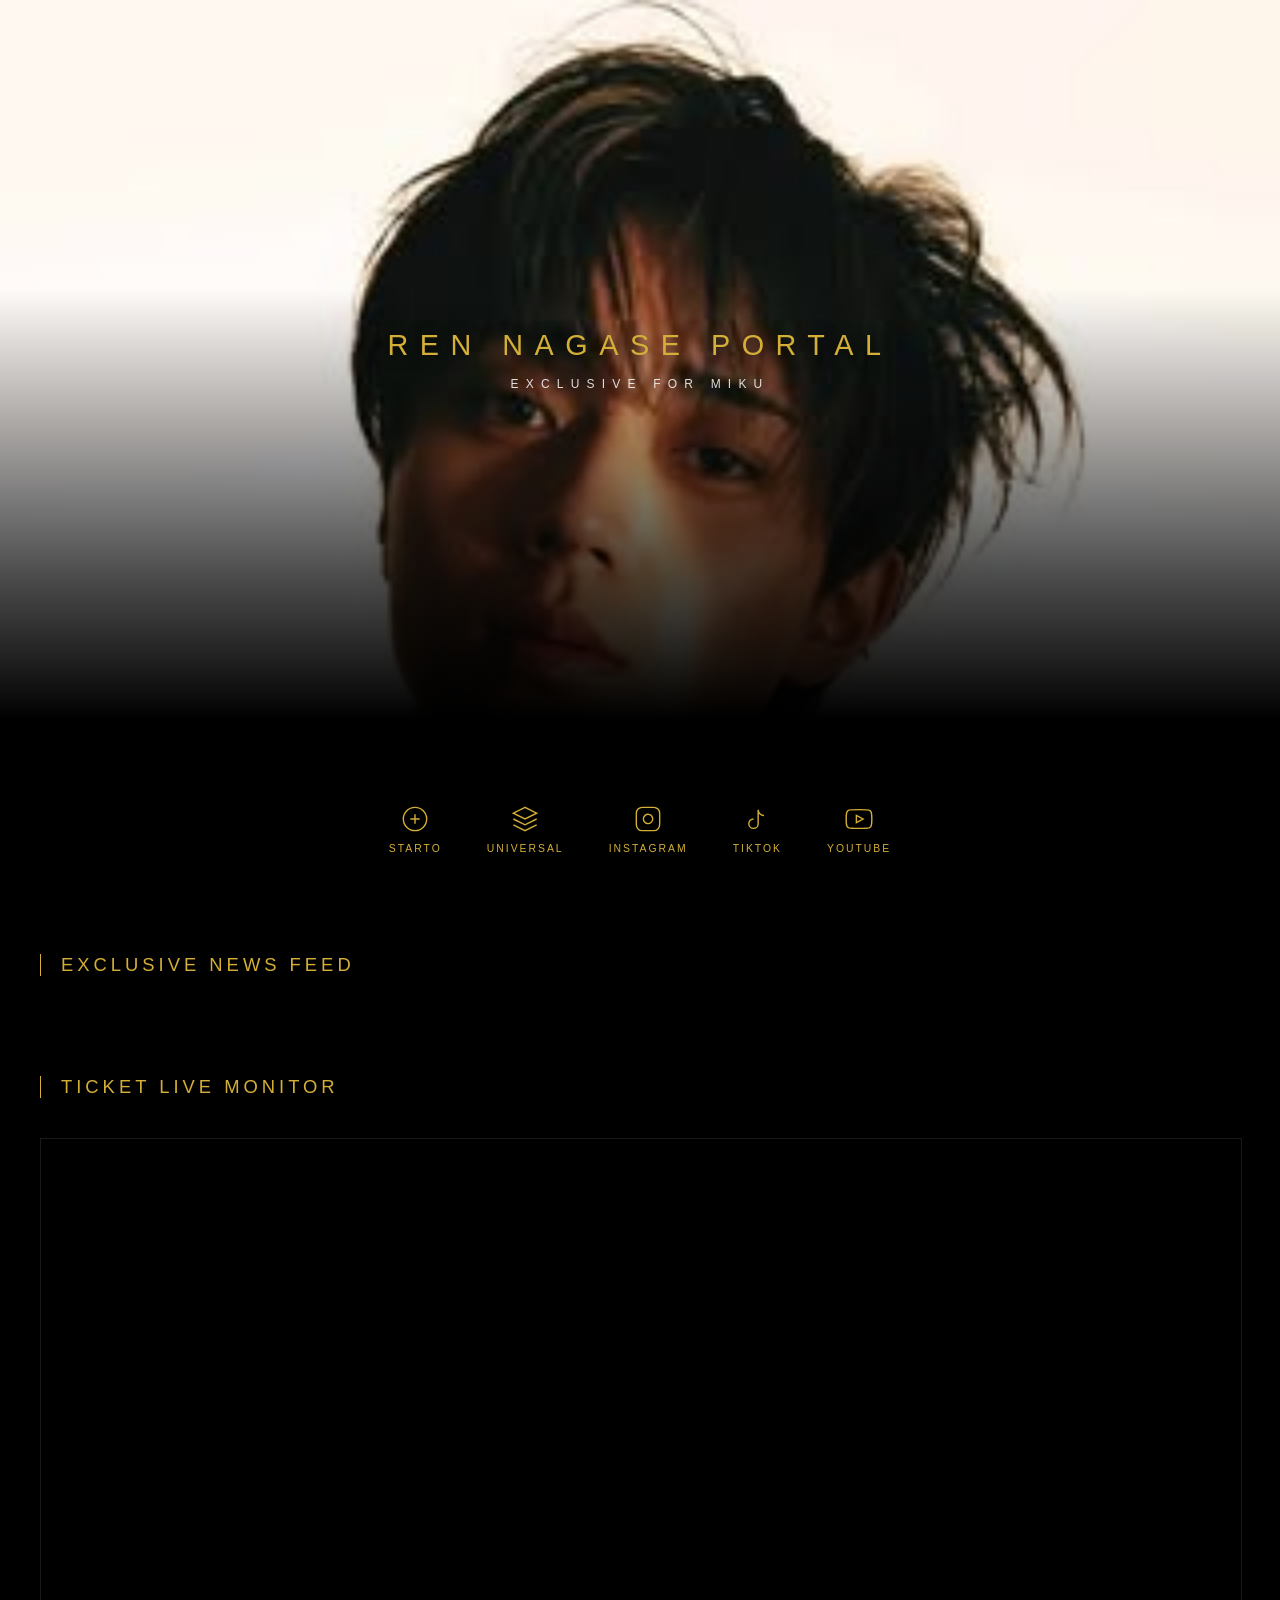
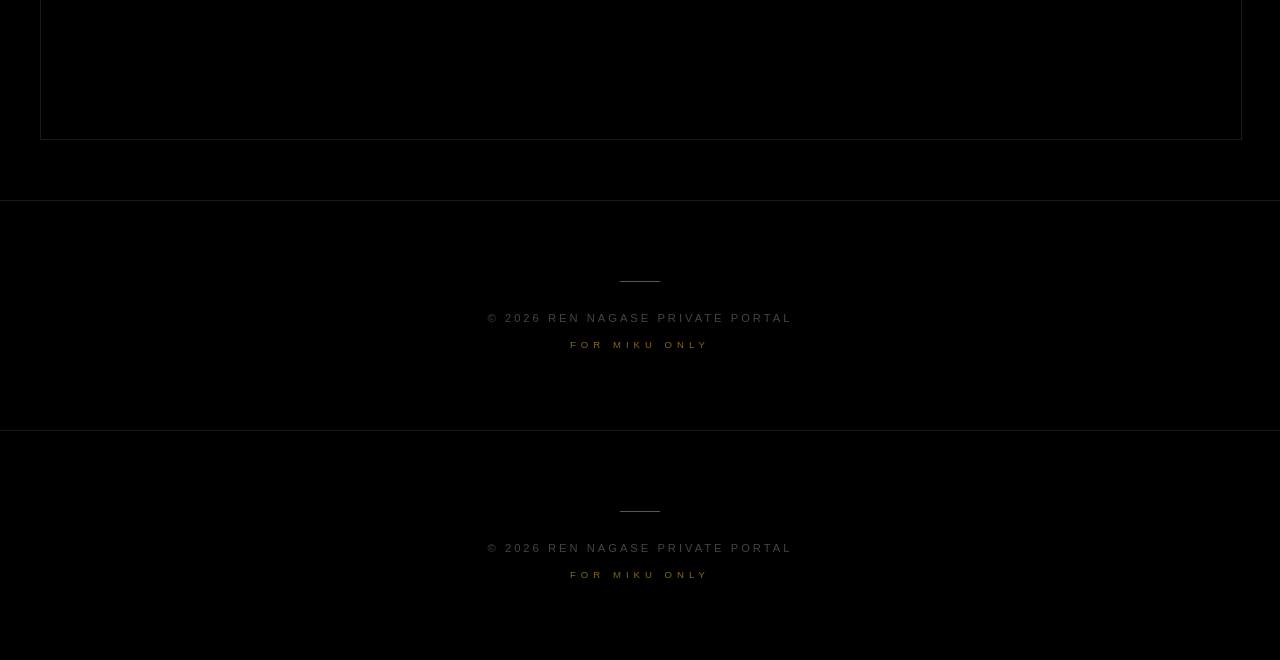
==== index.html @ f7a38945 "Fix: Overwrite with the latest EXCLUSIVE FOR MIKU design" ====
<!DOCTYPE html>
<html lang="ja">
<head>
    <meta charset="UTF-8">
    <meta name="viewport" content="width=device-width, initial-scale=1.0">
    <title>Ren Nagase | Exclusive Portal</title>
    <style>
        :root { --gold: #d4af37; --black: #000; --dark-grey: #1a1a1a; }
        body { background-color: var(--black); color: #fff; font-family: 'Helvetica Neue', Arial, sans-serif; margin: 0; padding: 0; overflow-x: hidden; }
        #hero-container { position: relative; width: 100%; height: 80vh; background-color: var(--black); overflow: hidden; margin-bottom: 0; }
        @media (max-width: 768px) { #hero-container { height: 65vh; } }
        .hero-layer { position: absolute; top: 0; left: 0; width: 100%; height: 100%; background-size: cover; background-position: center top; transition: opacity 2.5s ease-in-out; opacity: 0; z-index: 0; }
        .hero-layer.active { opacity: 1; z-index: 1; }
        .hero-overlay { position: absolute; top: 0; left: 0; width: 100%; height: 100%; background: linear-gradient(to bottom, transparent 40%, rgba(0,0,0,0.7) 80%, var(--black) 100%); z-index: 2; }
        .hero-header { position: absolute; top: 50%; left: 50%; transform: translate(-50%, -50%); z-index: 3; text-align: center; width: 90%; }
        .hero-title { color: var(--gold); font-size: 1.8rem; font-weight: 300; letter-spacing: 0.4em; margin: 0; text-shadow: 0 2px 15px rgba(0,0,0,0.8); white-space: nowrap; }
        .hero-subtitle { color: #ffffff; font-size: 0.75rem; font-weight: 200; letter-spacing: 0.6em; margin-top: 15px; opacity: 0.85; text-transform: uppercase; }
        @media (max-width: 768px) { .hero-title { font-size: 1.15rem; letter-spacing: 0.25em; } .hero-subtitle { font-size: 0.55rem; letter-spacing: 0.35em; } }
        .nav-icons { display: flex; justify-content: center; gap: 45px; padding: 85px 20px 40px; background: var(--black); position: relative; z-index: 3; flex-wrap: wrap; background: linear-gradient(to top, var(--black) 85%, rgba(0,0,0,0) 100%); }
        @media (max-width: 768px) {
            .nav-icons { display: grid; grid-template-columns: repeat(6, 1fr); gap: 30px 0; padding: 60px 10px 30px; }
            .nav-item { grid-column: span 2; }
            .nav-item:nth-child(1) { grid-column: 2 / span 2; }
            .nav-item:nth-child(2) { grid-column: 4 / span 2; }
            .nav-item:nth-child(3) { grid-column: 1 / span 2; }
            .nav-item:nth-child(4) { grid-column: 3 / span 2; }
            .nav-item:nth-child(5) { grid-column: 5 / span 2; }
        }
        .nav-item { display: flex; flex-direction: column; align-items: center; text-decoration: none; color: var(--gold); transition: 0.4s; }
        .nav-item svg { width: 28px; height: 28px; fill: none; stroke: var(--gold); stroke-width: 1.2; margin-bottom: 10px; }
        .nav-item span { font-size: 0.65rem; letter-spacing: 2px; text-transform: uppercase; font-weight: 300; }
        .nav-item:hover { transform: translateY(-3px); filter: brightness(1.3); }
        .container { max-width: 1200px; margin: 0 auto; padding: 0 20px 60px; }
        .section-title { font-size: 1.15rem; letter-spacing: 4px; border-left: 1px solid var(--gold); padding-left: 20px; margin: 60px 0 40px; color: var(--gold); font-weight: 200; }
        .news-grid { display: grid; grid-template-columns: repeat(auto-fill, minmax(320px, 1fr)); gap: 35px; }
        .news-item { background: #080808; border: 1px solid var(--dark-grey); transition: 0.4s; text-decoration: none; color: inherit; display: flex; flex-direction: column; }
        .news-item:hover { border-color: var(--gold); }
        .news-thumb { width: 100%; height: 210px; object-fit: cover; opacity: 0.8; }
        .news-content { padding: 25px; flex-grow: 1; }
        .news-title { font-size: 1rem; line-height: 1.7; font-weight: 300; margin-bottom: 15px; }
        .news-meta { font-size: 0.75rem; color: #555; }
        .x-wrapper { border: 1px solid var(--dark-grey); background: var(--black); min-height: 600px; position: relative; width: 100%; overflow: hidden; }
        footer { background-color: var(--black); padding: 80px 20px; text-align: center; border-top: 1px solid var(--dark-grey); }
        .footer-line { width: 40px; height: 1px; background-color: var(--gold); margin: 0 auto 30px; opacity: 0.5; }
        .footer-text { color: #444; font-size: 0.7rem; letter-spacing: 3px; text-transform: uppercase; font-weight: 300; }
        .footer-brand { color: var(--gold); font-size: 0.6rem; letter-spacing: 5px; margin-top: 15px; opacity: 0.6; }
    </style>
</head>
<body>
<section id="hero-container">
    <div class="hero-layer active" id="hero-layer-1"></div>
    <div class="hero-layer" id="hero-layer-2"></div>
    <div class="hero-overlay"></div>
    <div class="hero-header">
        <h1 class="hero-title">REN NAGASE PORTAL</h1>
        <div class="hero-subtitle">EXCLUSIVE FOR MIKU</div>
    </div>
</section>
<nav class="nav-icons">
    <a href="https://starto.jp/s/p/artist/41" target="_blank" class="nav-item"><svg viewBox="0 0 24 24"><circle cx="12" cy="12" r="10"/><path d="M12 8v8M8 12h8"/></svg><span>STARTO</span></a>
    <a href="https://www.universal-music.co.jp/king-and-prince/" target="_blank" class="nav-item"><svg viewBox="0 0 24 24"><path d="M12 2L2 7l10 5 10-5-10-5zM2 17l10 5 10-5M2 12l10 5 10-5"/></svg><span>UNIVERSAL</span></a>
    <a href="https://www.instagram.com/ren.nagase.official/" target="_blank" class="nav-item"><svg viewBox="0 0 24 24"><rect x="2" y="2" width="20" height="20" rx="5"/><path d="M16 11.37A4 4 0 1 1 12.63 8 4 4 0 0 1 16 11.37zM17.5 6.5h.01"/></svg><span>INSTAGRAM</span></a>
    <a href="https://www.tiktok.com/@kingandprince_j_universe" target="_blank" class="nav-item"><svg viewBox="0 0 24 24"><path d="M9 12a4 4 0 1 0 4 4V4a5 5 0 0 0 5 5"/></svg><span>TIKTOK</span></a>
    <a href="https://www.youtube.com/@kp_official_523" target="_blank" class="nav-item"><svg viewBox="0 0 24 24"><path d="M22.54 6.42a2.78 2.78 0 0 0-1.94-2C18.88 4 12 4 12 4s-6.88 0-8.6.42a2.78 2.78 0 0 0-1.94 2C1 8.14 1 12 1 12s0 3.86.46 5.58a2.78 2.78 0 0 0 1.94 2c1.72.42 8.6.42 8.6.42s6.88 0 8.6-.42a2.78 2.78 0 0 0 1.94-2C23 15.86 23 12 23 12s0-3.86-.46-5.58z"/><path d="M9.75 15.02l5.75-3.02-5.75-3.02v6.04z"/></svg><span>YOUTUBE</span></a>
</nav>
<div class="container">
    <section id="exclusive-news">
        <h2 class="section-title">EXCLUSIVE NEWS FEED</h2>
        <div id="news-list" class="news-grid"></div>
    </section>
    <section id="ticket-monitor">
        <h2 class="section-title">TICKET LIVE MONITOR</h2>
        <div class="x-wrapper">
            <a class="twitter-timeline" data-theme="dark" data-height="700" data-chrome="noheader nofooter noborders transparent" href="https://twitter.com/search?q=%E6%B0%B8%E7%80%AC%E5%BB%89%20(%E8%AD%B2%20OR%20%E6%B1%82%20OR%20%E3%83%81%E3%82%B1%E3%83%83%E3%83%88%20OR%20%E5%BE%A9%E6%B4%BB%E5%BD%93%E9%81%B8)"></a>
            <script async src="https://platform.twitter.com/widgets.js" charset="utf-8"></script>
        </div>
    </section>
</div>
<footer>
    <div class="footer-line"></div>
    <div class="footer-text">&copy; 2026 REN NAGASE PRIVATE PORTAL</div>
    <div class="footer-brand">FOR MIKU ONLY</div>
</footer>
<script>
    fetch('image_list.json').then(res => res.json()).then(images => {
        if (!images || images.length === 0) return;
        let idx = 0; let activeLayer = 1;
        const layer1 = document.getElementById('hero-layer-1');
        const layer2 = document.getElementById('hero-layer-2');
        layer1.style.backgroundImage = `url('${images[idx]}')`;
        const update = () => {
            const nextIdx = (idx + 1) % images.length;
            if (activeLayer === 1) {
                layer2.style.backgroundImage = `url('${images[nextIdx]}')`;
                layer2.classList.add('active'); layer1.classList.remove('active');
                activeLayer = 2;
            } else {
                layer1.style.backgroundImage = `url('${images[nextIdx]}')`;
                layer1.classList.add('active'); layer2.classList.remove('active');
                activeLayer = 1;
            }
            idx = nextIdx;
        };
        if(images.length > 1) { setInterval(update, 5000); }
    });
    fetch('news_list.json').then(res => res.json()).then(data => {
        const container = document.getElementById('news-list');
        data.forEach(item => {
            const a = document.createElement('a');
            a.className = 'news-item'; a.href = item.link; a.target = '_blank';
            a.innerHTML = `<img src="${item.thumbnail}" class="news-thumb"><div class="news-content"><div class="news-meta">${item.date} | ${item.site_name}</div><div class="news-title">${item.title}</div></div>`;
            container.appendChild(a);




# 1. 漆黒・最新デザインを強制的に index.html に保存
cat << 'EOF' > index.html
<!DOCTYPE html>
<html lang="ja">
<head>
    <meta charset="UTF-8">
    <meta name="viewport" content="width=device-width, initial-scale=1.0">
    <title>Ren Nagase | Exclusive Portal</title>
    <style>
        :root { --gold: #d4af37; --black: #000; --dark-grey: #1a1a1a; }
        body { background-color: var(--black); color: #fff; font-family: 'Helvetica Neue', Arial, sans-serif; margin: 0; padding: 0; overflow-x: hidden; }
        #hero-container { position: relative; width: 100%; height: 80vh; background-color: var(--black); overflow: hidden; margin-bottom: 0; }
        @media (max-width: 768px) { #hero-container { height: 65vh; } }
        .hero-layer { position: absolute; top: 0; left: 0; width: 100%; height: 100%; background-size: cover; background-position: center top; transition: opacity 2.5s ease-in-out; opacity: 0; z-index: 0; }
        .hero-layer.active { opacity: 1; z-index: 1; }
        .hero-overlay { position: absolute; top: 0; left: 0; width: 100%; height: 100%; background: linear-gradient(to bottom, transparent 40%, rgba(0,0,0,0.7) 80%, var(--black) 100%); z-index: 2; }
        .hero-header { position: absolute; top: 50%; left: 50%; transform: translate(-50%, -50%); z-index: 3; text-align: center; width: 90%; }
        .hero-title { color: var(--gold); font-size: 1.8rem; font-weight: 300; letter-spacing: 0.4em; margin: 0; text-shadow: 0 2px 15px rgba(0,0,0,0.8); white-space: nowrap; }
        .hero-subtitle { color: #ffffff; font-size: 0.75rem; font-weight: 200; letter-spacing: 0.6em; margin-top: 15px; opacity: 0.85; text-transform: uppercase; }
        @media (max-width: 768px) { .hero-title { font-size: 1.15rem; letter-spacing: 0.25em; } .hero-subtitle { font-size: 0.55rem; letter-spacing: 0.35em; } }
        .nav-icons { display: flex; justify-content: center; gap: 45px; padding: 85px 20px 40px; background: var(--black); position: relative; z-index: 3; flex-wrap: wrap; background: linear-gradient(to top, var(--black) 85%, rgba(0,0,0,0) 100%); }
        @media (max-width: 768px) {
            .nav-icons { display: grid; grid-template-columns: repeat(6, 1fr); gap: 30px 0; padding: 60px 10px 30px; }
            .nav-item { grid-column: span 2; }
            .nav-item:nth-child(1) { grid-column: 2 / span 2; }
            .nav-item:nth-child(2) { grid-column: 4 / span 2; }
            .nav-item:nth-child(3) { grid-column: 1 / span 2; }
            .nav-item:nth-child(4) { grid-column: 3 / span 2; }
            .nav-item:nth-child(5) { grid-column: 5 / span 2; }
        }
        .nav-item { display: flex; flex-direction: column; align-items: center; text-decoration: none; color: var(--gold); transition: 0.4s; }
        .nav-item svg { width: 28px; height: 28px; fill: none; stroke: var(--gold); stroke-width: 1.2; margin-bottom: 10px; }
        .nav-item span { font-size: 0.65rem; letter-spacing: 2px; text-transform: uppercase; font-weight: 300; }
        .nav-item:hover { transform: translateY(-3px); filter: brightness(1.3); }
        .container { max-width: 1200px; margin: 0 auto; padding: 0 20px 60px; }
        .section-title { font-size: 1.15rem; letter-spacing: 4px; border-left: 1px solid var(--gold); padding-left: 20px; margin: 60px 0 40px; color: var(--gold); font-weight: 200; }
        .news-grid { display: grid; grid-template-columns: repeat(auto-fill, minmax(320px, 1fr)); gap: 35px; }
        .news-item { background: #080808; border: 1px solid var(--dark-grey); transition: 0.4s; text-decoration: none; color: inherit; display: flex; flex-direction: column; }
        .news-item:hover { border-color: var(--gold); }
        .news-thumb { width: 100%; height: 210px; object-fit: cover; opacity: 0.8; }
        .news-content { padding: 25px; flex-grow: 1; }
        .news-title { font-size: 1rem; line-height: 1.7; font-weight: 300; margin-bottom: 15px; }
        footer { background-color: var(--black); padding: 80px 20px; text-align: center; border-top: 1px solid var(--dark-grey); }
        .footer-line { width: 40px; height: 1px; background-color: var(--gold); margin: 0 auto 30px; opacity: 0.5; }
        .footer-text { color: #444; font-size: 0.7rem; letter-spacing: 3px; text-transform: uppercase; font-weight: 300; }
        .footer-brand { color: var(--gold); font-size: 0.6rem; letter-spacing: 5px; margin-top: 15px; opacity: 0.6; }
    </style>
</head>
<body>
<section id="hero-container">
    <div class="hero-layer active" id="hero-layer-1"></div>
    <div class="hero-layer" id="hero-layer-2"></div>
    <div class="hero-overlay"></div>
    <div class="hero-header">
        <h1 class="hero-title">REN NAGASE PORTAL</h1>
        <div class="hero-subtitle">EXCLUSIVE FOR MIKU</div>
    </div>
</section>
<nav class="nav-icons">
    <a href="https://starto.jp/s/p/artist/41" target="_blank" class="nav-item"><svg viewBox="0 0 24 24"><circle cx="12" cy="12" r="10"/><path d="M12 8v8M8 12h8"/></svg><span>STARTO</span></a>
    <a href="https://www.universal-music.co.jp/king-and-prince/" target="_blank" class="nav-item"><svg viewBox="0 0 24 24"><path d="M12 2L2 7l10 5 10-5-10-5zM2 17l10 5 10-5M2 12l10 5 10-5"/></svg><span>UNIVERSAL</span></a>
    <a href="https://www.instagram.com/ren.nagase.official/" target="_blank" class="nav-item"><svg viewBox="0 0 24 24"><rect x="2" y="2" width="20" height="20" rx="5"/><path d="M16 11.37A4 4 0 1 1 12.63 8 4 4 0 0 1 16 11.37zM17.5 6.5h.01"/></svg><span>INSTAGRAM</span></a>
    <a href="https://www.tiktok.com/@kingandprince_j_universe" target="_blank" class="nav-item"><svg viewBox="0 0 24 24"><path d="M9 12a4 4 0 1 0 4 4V4a5 5 0 0 0 5 5"/></svg><span>TIKTOK</span></a>
    <a href="https://www.youtube.com/@kp_official_523" target="_blank" class="nav-item"><svg viewBox="0 0 24 24"><path d="M22.54 6.42a2.78 2.78 0 0 0-1.94-2C18.88 4 12 4 12 4s-6.88 0-8.6.42a2.78 2.78 0 0 0-1.94 2C1 8.14 1 12 1 12s0 3.86.46 5.58a2.78 2.78 0 0 0 1.94 2c1.72.42 8.6.42 8.6.42s6.88 0 8.6-.42a2.78 2.78 0 0 0 1.94-2C23 15.86 23 12 23 12s0-3.86-.46-5.58z"/><path d="M9.75 15.02l5.75-3.02-5.75-3.02v6.04z"/></svg><span>YOUTUBE</span></a>
</nav>
<div class="container">
    <section id="exclusive-news">
        <h2 class="section-title">EXCLUSIVE NEWS FEED</h2>
        <div id="news-list" class="news-grid"></div>
    </section>
    <section id="ticket-monitor">
        <h2 class="section-title">TICKET LIVE MONITOR</h2>
        <div class="x-wrapper">
            <a class="twitter-timeline" data-theme="dark" data-height="700" data-chrome="noheader nofooter noborders transparent" href="https://twitter.com/search?q=%E6%B0%B8%E7%80%AC%E5%BB%89%20(%E8%AD%B2%20OR%20%E6%B1%82%20OR%20%E3%83%81%E3%82%B1%E3%83%83%E3%83%88%20OR%20%E5%BE%A9%E6%B4%BB%E5%BD%93%E9%81%B8)"></a>
            <script async src="https://platform.twitter.com/widgets.js" charset="utf-8"></script>
        </div>
    </section>
</div>
<footer>
    <div class="footer-line"></div>
    <div class="footer-text">&copy; 2026 REN NAGASE PRIVATE PORTAL</div>
    <div class="footer-brand">FOR MIKU ONLY</div>
</footer>
<script>
    fetch('image_list.json').then(res => res.json()).then(images => {
        if (!images || images.length === 0) return;
        let idx = 0; let activeLayer = 1;
        const layer1 = document.getElementById('hero-layer-1');
        const layer2 = document.getElementById('hero-layer-2');
        layer1.style.backgroundImage = `url('${images[idx]}')`;
        const update = () => {
            const nextIdx = (idx + 1) % images.length;
            if (activeLayer === 1) {
                layer2.style.backgroundImage = `url('${images[nextIdx]}')`;
                layer2.classList.add('active'); layer1.classList.remove('active');
                activeLayer = 2;
            } else {
                layer1.style.backgroundImage = `url('${images[nextIdx]}')`;
                layer1.classList.add('active'); layer2.classList.remove('active');
                activeLayer = 1;
            }
            idx = nextIdx;
        };
        if(images.length > 1) { setInterval(update, 5000); }
    });
    fetch('news_list.json').then(res => res.json()).then(data => {
        const container = document.getElementById('news-list');
        data.forEach(item => {
            const a = document.createElement('a');
            a.className = 'news-item'; a.href = item.link; a.target = '_blank';
            a.innerHTML = `<img src="${item.thumbnail}" class="news-thumb"><div class="news-content"><div class="news-meta">${item.date} | ${item.site_name}</div><div class="news-title">${item.title}</div></div>`;
            container.appendChild(a);
        });
    });
</script>
</body>
</html>
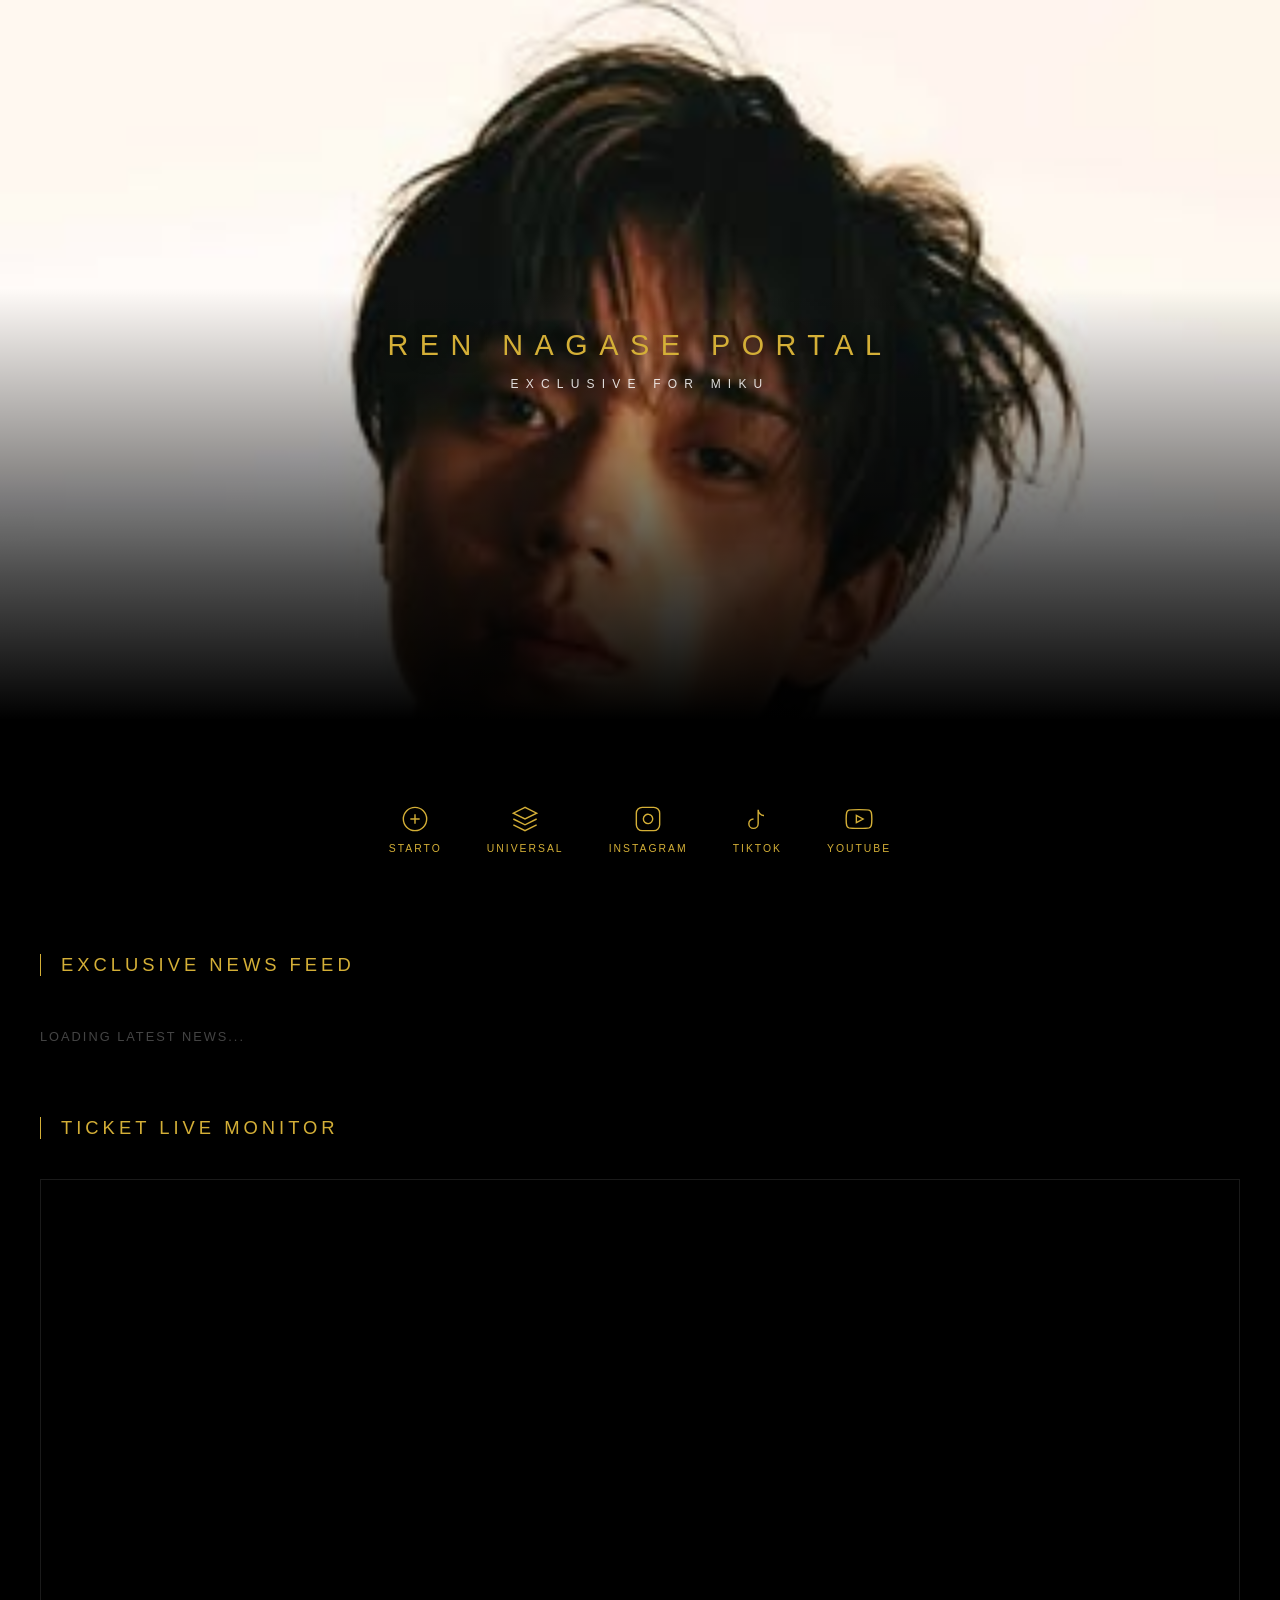
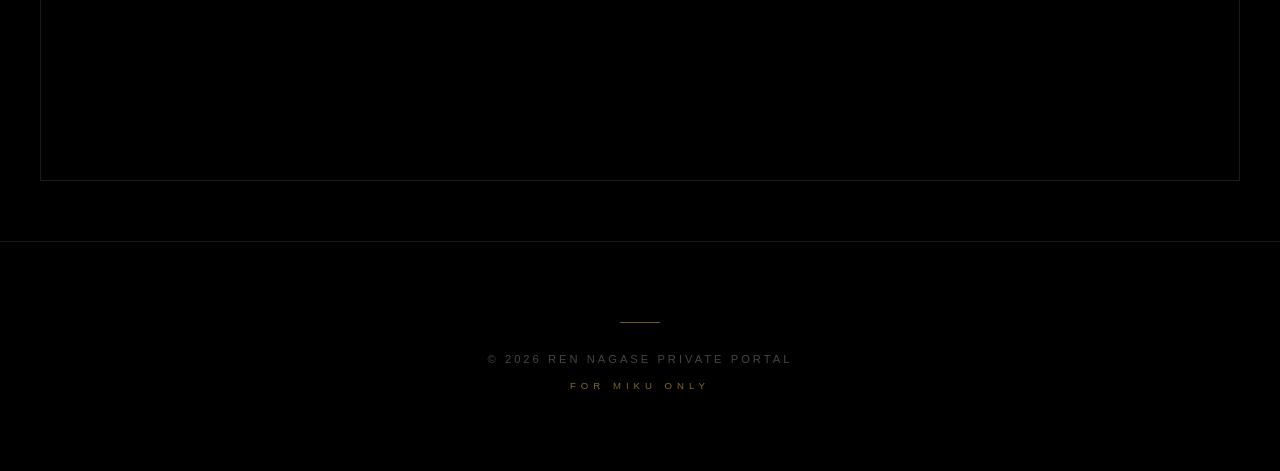
==== commit 0d6c9fc5: "Clean up footer and fix news loading" ====
--- a/index.html
+++ b/index.html
@@ -7,7 +7,7 @@
     <style>
         :root { --gold: #d4af37; --black: #000; --dark-grey: #1a1a1a; }
         body { background-color: var(--black); color: #fff; font-family: 'Helvetica Neue', Arial, sans-serif; margin: 0; padding: 0; overflow-x: hidden; }
-        #hero-container { position: relative; width: 100%; height: 80vh; background-color: var(--black); overflow: hidden; margin-bottom: 0; }
+        #hero-container { position: relative; width: 100%; height: 80vh; background-color: var(--black); overflow: hidden; }
         @media (max-width: 768px) { #hero-container { height: 65vh; } }
         .hero-layer { position: absolute; top: 0; left: 0; width: 100%; height: 100%; background-size: cover; background-position: center top; transition: opacity 2.5s ease-in-out; opacity: 0; z-index: 0; }
         .hero-layer.active { opacity: 1; z-index: 1; }
@@ -16,7 +16,8 @@
         .hero-title { color: var(--gold); font-size: 1.8rem; font-weight: 300; letter-spacing: 0.4em; margin: 0; text-shadow: 0 2px 15px rgba(0,0,0,0.8); white-space: nowrap; }
         .hero-subtitle { color: #ffffff; font-size: 0.75rem; font-weight: 200; letter-spacing: 0.6em; margin-top: 15px; opacity: 0.85; text-transform: uppercase; }
         @media (max-width: 768px) { .hero-title { font-size: 1.15rem; letter-spacing: 0.25em; } .hero-subtitle { font-size: 0.55rem; letter-spacing: 0.35em; } }
-        .nav-icons { display: flex; justify-content: center; gap: 45px; padding: 85px 20px 40px; background: var(--black); position: relative; z-index: 3; flex-wrap: wrap; background: linear-gradient(to top, var(--black) 85%, rgba(0,0,0,0) 100%); }
+        
+        .nav-icons { display: flex; justify-content: center; gap: 45px; padding: 85px 20px 40px; position: relative; z-index: 3; flex-wrap: wrap; background: var(--black); }
         @media (max-width: 768px) {
             .nav-icons { display: grid; grid-template-columns: repeat(6, 1fr); gap: 30px 0; padding: 60px 10px 30px; }
             .nav-item { grid-column: span 2; }
@@ -29,24 +30,27 @@
         .nav-item { display: flex; flex-direction: column; align-items: center; text-decoration: none; color: var(--gold); transition: 0.4s; }
         .nav-item svg { width: 28px; height: 28px; fill: none; stroke: var(--gold); stroke-width: 1.2; margin-bottom: 10px; }
         .nav-item span { font-size: 0.65rem; letter-spacing: 2px; text-transform: uppercase; font-weight: 300; }
-        .nav-item:hover { transform: translateY(-3px); filter: brightness(1.3); }
+        
         .container { max-width: 1200px; margin: 0 auto; padding: 0 20px 60px; }
         .section-title { font-size: 1.15rem; letter-spacing: 4px; border-left: 1px solid var(--gold); padding-left: 20px; margin: 60px 0 40px; color: var(--gold); font-weight: 200; }
         .news-grid { display: grid; grid-template-columns: repeat(auto-fill, minmax(320px, 1fr)); gap: 35px; }
-        .news-item { background: #080808; border: 1px solid var(--dark-grey); transition: 0.4s; text-decoration: none; color: inherit; display: flex; flex-direction: column; }
+        .news-item { background: #080808; border: 1px solid var(--dark-grey); text-decoration: none; color: inherit; display: flex; flex-direction: column; transition: 0.4s; }
         .news-item:hover { border-color: var(--gold); }
         .news-thumb { width: 100%; height: 210px; object-fit: cover; opacity: 0.8; }
         .news-content { padding: 25px; flex-grow: 1; }
-        .news-title { font-size: 1rem; line-height: 1.7; font-weight: 300; margin-bottom: 15px; }
-        .news-meta { font-size: 0.75rem; color: #555; }
-        .x-wrapper { border: 1px solid var(--dark-grey); background: var(--black); min-height: 600px; position: relative; width: 100%; overflow: hidden; }
+        .news-title { font-size: 0.95rem; line-height: 1.7; font-weight: 300; }
+        .news-meta { font-size: 0.7rem; color: #666; margin-bottom: 10px; }
+
+        .x-wrapper { border: 1px solid var(--dark-grey); background: var(--black); min-height: 600px; }
+        
         footer { background-color: var(--black); padding: 80px 20px; text-align: center; border-top: 1px solid var(--dark-grey); }
         .footer-line { width: 40px; height: 1px; background-color: var(--gold); margin: 0 auto 30px; opacity: 0.5; }
-        .footer-text { color: #444; font-size: 0.7rem; letter-spacing: 3px; text-transform: uppercase; font-weight: 300; }
+        .footer-text { color: #444; font-size: 0.7rem; letter-spacing: 3px; text-transform: uppercase; }
         .footer-brand { color: var(--gold); font-size: 0.6rem; letter-spacing: 5px; margin-top: 15px; opacity: 0.6; }
     </style>
 </head>
 <body>
+
 <section id="hero-container">
     <div class="hero-layer active" id="hero-layer-1"></div>
     <div class="hero-layer" id="hero-layer-2"></div>
@@ -56,6 +60,7 @@
         <div class="hero-subtitle">EXCLUSIVE FOR MIKU</div>
     </div>
 </section>
+
 <nav class="nav-icons">
     <a href="https://starto.jp/s/p/artist/41" target="_blank" class="nav-item"><svg viewBox="0 0 24 24"><circle cx="12" cy="12" r="10"/><path d="M12 8v8M8 12h8"/></svg><span>STARTO</span></a>
     <a href="https://www.universal-music.co.jp/king-and-prince/" target="_blank" class="nav-item"><svg viewBox="0 0 24 24"><path d="M12 2L2 7l10 5 10-5-10-5zM2 17l10 5 10-5M2 12l10 5 10-5"/></svg><span>UNIVERSAL</span></a>
@@ -63,11 +68,15 @@
     <a href="https://www.tiktok.com/@kingandprince_j_universe" target="_blank" class="nav-item"><svg viewBox="0 0 24 24"><path d="M9 12a4 4 0 1 0 4 4V4a5 5 0 0 0 5 5"/></svg><span>TIKTOK</span></a>
     <a href="https://www.youtube.com/@kp_official_523" target="_blank" class="nav-item"><svg viewBox="0 0 24 24"><path d="M22.54 6.42a2.78 2.78 0 0 0-1.94-2C18.88 4 12 4 12 4s-6.88 0-8.6.42a2.78 2.78 0 0 0-1.94 2C1 8.14 1 12 1 12s0 3.86.46 5.58a2.78 2.78 0 0 0 1.94 2c1.72.42 8.6.42 8.6.42s6.88 0 8.6-.42a2.78 2.78 0 0 0 1.94-2C23 15.86 23 12 23 12s0-3.86-.46-5.58z"/><path d="M9.75 15.02l5.75-3.02-5.75-3.02v6.04z"/></svg><span>YOUTUBE</span></a>
 </nav>
+
 <div class="container">
     <section id="exclusive-news">
         <h2 class="section-title">EXCLUSIVE NEWS FEED</h2>
-        <div id="news-list" class="news-grid"></div>
+        <div id="news-list" class="news-grid">
+            <p style="color:#444; letter-spacing:2px; font-size:0.8rem;">LOADING LATEST NEWS...</p>
+        </div>
     </section>
+
     <section id="ticket-monitor">
         <h2 class="section-title">TICKET LIVE MONITOR</h2>
         <div class="x-wrapper">
@@ -76,12 +85,15 @@
         </div>
     </section>
 </div>
+
 <footer>
     <div class="footer-line"></div>
     <div class="footer-text">&copy; 2026 REN NAGASE PRIVATE PORTAL</div>
     <div class="footer-brand">FOR MIKU ONLY</div>
 </footer>
+
 <script>
+    // スライドショー制御
     fetch('image_list.json').then(res => res.json()).then(images => {
         if (!images || images.length === 0) return;
         let idx = 0; let activeLayer = 1;
@@ -102,131 +114,20 @@
             idx = nextIdx;
         };
         if(images.length > 1) { setInterval(update, 5000); }
-    });
+    }).catch(e => console.log("Image list not found"));
+
+    // ニュース取得制御
     fetch('news_list.json').then(res => res.json()).then(data => {
         const container = document.getElementById('news-list');
-        data.forEach(item => {
-            const a = document.createElement('a');
-            a.className = 'news-item'; a.href = item.link; a.target = '_blank';
-            a.innerHTML = `<img src="${item.thumbnail}" class="news-thumb"><div class="news-content"><div class="news-meta">${item.date} | ${item.site_name}</div><div class="news-title">${item.title}</div></div>`;
-            container.appendChild(a);
-
-
-
-
-# 1. 漆黒・最新デザインを強制的に index.html に保存
-cat << 'EOF' > index.html
-<!DOCTYPE html>
-<html lang="ja">
-<head>
-    <meta charset="UTF-8">
-    <meta name="viewport" content="width=device-width, initial-scale=1.0">
-    <title>Ren Nagase | Exclusive Portal</title>
-    <style>
-        :root { --gold: #d4af37; --black: #000; --dark-grey: #1a1a1a; }
-        body { background-color: var(--black); color: #fff; font-family: 'Helvetica Neue', Arial, sans-serif; margin: 0; padding: 0; overflow-x: hidden; }
-        #hero-container { position: relative; width: 100%; height: 80vh; background-color: var(--black); overflow: hidden; margin-bottom: 0; }
-        @media (max-width: 768px) { #hero-container { height: 65vh; } }
-        .hero-layer { position: absolute; top: 0; left: 0; width: 100%; height: 100%; background-size: cover; background-position: center top; transition: opacity 2.5s ease-in-out; opacity: 0; z-index: 0; }
-        .hero-layer.active { opacity: 1; z-index: 1; }
-        .hero-overlay { position: absolute; top: 0; left: 0; width: 100%; height: 100%; background: linear-gradient(to bottom, transparent 40%, rgba(0,0,0,0.7) 80%, var(--black) 100%); z-index: 2; }
-        .hero-header { position: absolute; top: 50%; left: 50%; transform: translate(-50%, -50%); z-index: 3; text-align: center; width: 90%; }
-        .hero-title { color: var(--gold); font-size: 1.8rem; font-weight: 300; letter-spacing: 0.4em; margin: 0; text-shadow: 0 2px 15px rgba(0,0,0,0.8); white-space: nowrap; }
-        .hero-subtitle { color: #ffffff; font-size: 0.75rem; font-weight: 200; letter-spacing: 0.6em; margin-top: 15px; opacity: 0.85; text-transform: uppercase; }
-        @media (max-width: 768px) { .hero-title { font-size: 1.15rem; letter-spacing: 0.25em; } .hero-subtitle { font-size: 0.55rem; letter-spacing: 0.35em; } }
-        .nav-icons { display: flex; justify-content: center; gap: 45px; padding: 85px 20px 40px; background: var(--black); position: relative; z-index: 3; flex-wrap: wrap; background: linear-gradient(to top, var(--black) 85%, rgba(0,0,0,0) 100%); }
-        @media (max-width: 768px) {
-            .nav-icons { display: grid; grid-template-columns: repeat(6, 1fr); gap: 30px 0; padding: 60px 10px 30px; }
-            .nav-item { grid-column: span 2; }
-            .nav-item:nth-child(1) { grid-column: 2 / span 2; }
-            .nav-item:nth-child(2) { grid-column: 4 / span 2; }
-            .nav-item:nth-child(3) { grid-column: 1 / span 2; }
-            .nav-item:nth-child(4) { grid-column: 3 / span 2; }
-            .nav-item:nth-child(5) { grid-column: 5 / span 2; }
-        }
-        .nav-item { display: flex; flex-direction: column; align-items: center; text-decoration: none; color: var(--gold); transition: 0.4s; }
-        .nav-item svg { width: 28px; height: 28px; fill: none; stroke: var(--gold); stroke-width: 1.2; margin-bottom: 10px; }
-        .nav-item span { font-size: 0.65rem; letter-spacing: 2px; text-transform: uppercase; font-weight: 300; }
-        .nav-item:hover { transform: translateY(-3px); filter: brightness(1.3); }
-        .container { max-width: 1200px; margin: 0 auto; padding: 0 20px 60px; }
-        .section-title { font-size: 1.15rem; letter-spacing: 4px; border-left: 1px solid var(--gold); padding-left: 20px; margin: 60px 0 40px; color: var(--gold); font-weight: 200; }
-        .news-grid { display: grid; grid-template-columns: repeat(auto-fill, minmax(320px, 1fr)); gap: 35px; }
-        .news-item { background: #080808; border: 1px solid var(--dark-grey); transition: 0.4s; text-decoration: none; color: inherit; display: flex; flex-direction: column; }
-        .news-item:hover { border-color: var(--gold); }
-        .news-thumb { width: 100%; height: 210px; object-fit: cover; opacity: 0.8; }
-        .news-content { padding: 25px; flex-grow: 1; }
-        .news-title { font-size: 1rem; line-height: 1.7; font-weight: 300; margin-bottom: 15px; }
-        footer { background-color: var(--black); padding: 80px 20px; text-align: center; border-top: 1px solid var(--dark-grey); }
-        .footer-line { width: 40px; height: 1px; background-color: var(--gold); margin: 0 auto 30px; opacity: 0.5; }
-        .footer-text { color: #444; font-size: 0.7rem; letter-spacing: 3px; text-transform: uppercase; font-weight: 300; }
-        .footer-brand { color: var(--gold); font-size: 0.6rem; letter-spacing: 5px; margin-top: 15px; opacity: 0.6; }
-    </style>
-</head>
-<body>
-<section id="hero-container">
-    <div class="hero-layer active" id="hero-layer-1"></div>
-    <div class="hero-layer" id="hero-layer-2"></div>
-    <div class="hero-overlay"></div>
-    <div class="hero-header">
-        <h1 class="hero-title">REN NAGASE PORTAL</h1>
-        <div class="hero-subtitle">EXCLUSIVE FOR MIKU</div>
-    </div>
-</section>
-<nav class="nav-icons">
-    <a href="https://starto.jp/s/p/artist/41" target="_blank" class="nav-item"><svg viewBox="0 0 24 24"><circle cx="12" cy="12" r="10"/><path d="M12 8v8M8 12h8"/></svg><span>STARTO</span></a>
-    <a href="https://www.universal-music.co.jp/king-and-prince/" target="_blank" class="nav-item"><svg viewBox="0 0 24 24"><path d="M12 2L2 7l10 5 10-5-10-5zM2 17l10 5 10-5M2 12l10 5 10-5"/></svg><span>UNIVERSAL</span></a>
-    <a href="https://www.instagram.com/ren.nagase.official/" target="_blank" class="nav-item"><svg viewBox="0 0 24 24"><rect x="2" y="2" width="20" height="20" rx="5"/><path d="M16 11.37A4 4 0 1 1 12.63 8 4 4 0 0 1 16 11.37zM17.5 6.5h.01"/></svg><span>INSTAGRAM</span></a>
-    <a href="https://www.tiktok.com/@kingandprince_j_universe" target="_blank" class="nav-item"><svg viewBox="0 0 24 24"><path d="M9 12a4 4 0 1 0 4 4V4a5 5 0 0 0 5 5"/></svg><span>TIKTOK</span></a>
-    <a href="https://www.youtube.com/@kp_official_523" target="_blank" class="nav-item"><svg viewBox="0 0 24 24"><path d="M22.54 6.42a2.78 2.78 0 0 0-1.94-2C18.88 4 12 4 12 4s-6.88 0-8.6.42a2.78 2.78 0 0 0-1.94 2C1 8.14 1 12 1 12s0 3.86.46 5.58a2.78 2.78 0 0 0 1.94 2c1.72.42 8.6.42 8.6.42s6.88 0 8.6-.42a2.78 2.78 0 0 0 1.94-2C23 15.86 23 12 23 12s0-3.86-.46-5.58z"/><path d="M9.75 15.02l5.75-3.02-5.75-3.02v6.04z"/></svg><span>YOUTUBE</span></a>
-</nav>
-<div class="container">
-    <section id="exclusive-news">
-        <h2 class="section-title">EXCLUSIVE NEWS FEED</h2>
-        <div id="news-list" class="news-grid"></div>
-    </section>
-    <section id="ticket-monitor">
-        <h2 class="section-title">TICKET LIVE MONITOR</h2>
-        <div class="x-wrapper">
-            <a class="twitter-timeline" data-theme="dark" data-height="700" data-chrome="noheader nofooter noborders transparent" href="https://twitter.com/search?q=%E6%B0%B8%E7%80%AC%E5%BB%89%20(%E8%AD%B2%20OR%20%E6%B1%82%20OR%20%E3%83%81%E3%82%B1%E3%83%83%E3%83%88%20OR%20%E5%BE%A9%E6%B4%BB%E5%BD%93%E9%81%B8)"></a>
-            <script async src="https://platform.twitter.com/widgets.js" charset="utf-8"></script>
-        </div>
-    </section>
-</div>
-<footer>
-    <div class="footer-line"></div>
-    <div class="footer-text">&copy; 2026 REN NAGASE PRIVATE PORTAL</div>
-    <div class="footer-brand">FOR MIKU ONLY</div>
-</footer>
-<script>
-    fetch('image_list.json').then(res => res.json()).then(images => {
-        if (!images || images.length === 0) return;
-        let idx = 0; let activeLayer = 1;
-        const layer1 = document.getElementById('hero-layer-1');
-        const layer2 = document.getElementById('hero-layer-2');
-        layer1.style.backgroundImage = `url('${images[idx]}')`;
-        const update = () => {
-            const nextIdx = (idx + 1) % images.length;
-            if (activeLayer === 1) {
-                layer2.style.backgroundImage = `url('${images[nextIdx]}')`;
-                layer2.classList.add('active'); layer1.classList.remove('active');
-                activeLayer = 2;
-            } else {
-                layer1.style.backgroundImage = `url('${images[nextIdx]}')`;
-                layer1.classList.add('active'); layer2.classList.remove('active');
-                activeLayer = 1;
-            }
-            idx = nextIdx;
-        };
-        if(images.length > 1) { setInterval(update, 5000); }
-    });
-    fetch('news_list.json').then(res => res.json()).then(data => {
-        const container = document.getElementById('news-list');
+        if (data.length > 0) container.innerHTML = ''; // ローディングメッセージを消去
         data.forEach(item => {
             const a = document.createElement('a');
             a.className = 'news-item'; a.href = item.link; a.target = '_blank';
             a.innerHTML = `<img src="${item.thumbnail}" class="news-thumb"><div class="news-content"><div class="news-meta">${item.date} | ${item.site_name}</div><div class="news-title">${item.title}</div></div>`;
             container.appendChild(a);
         });
+    }).catch(e => {
+        console.log("News list not found yet.");
     });
 </script>
 </body>
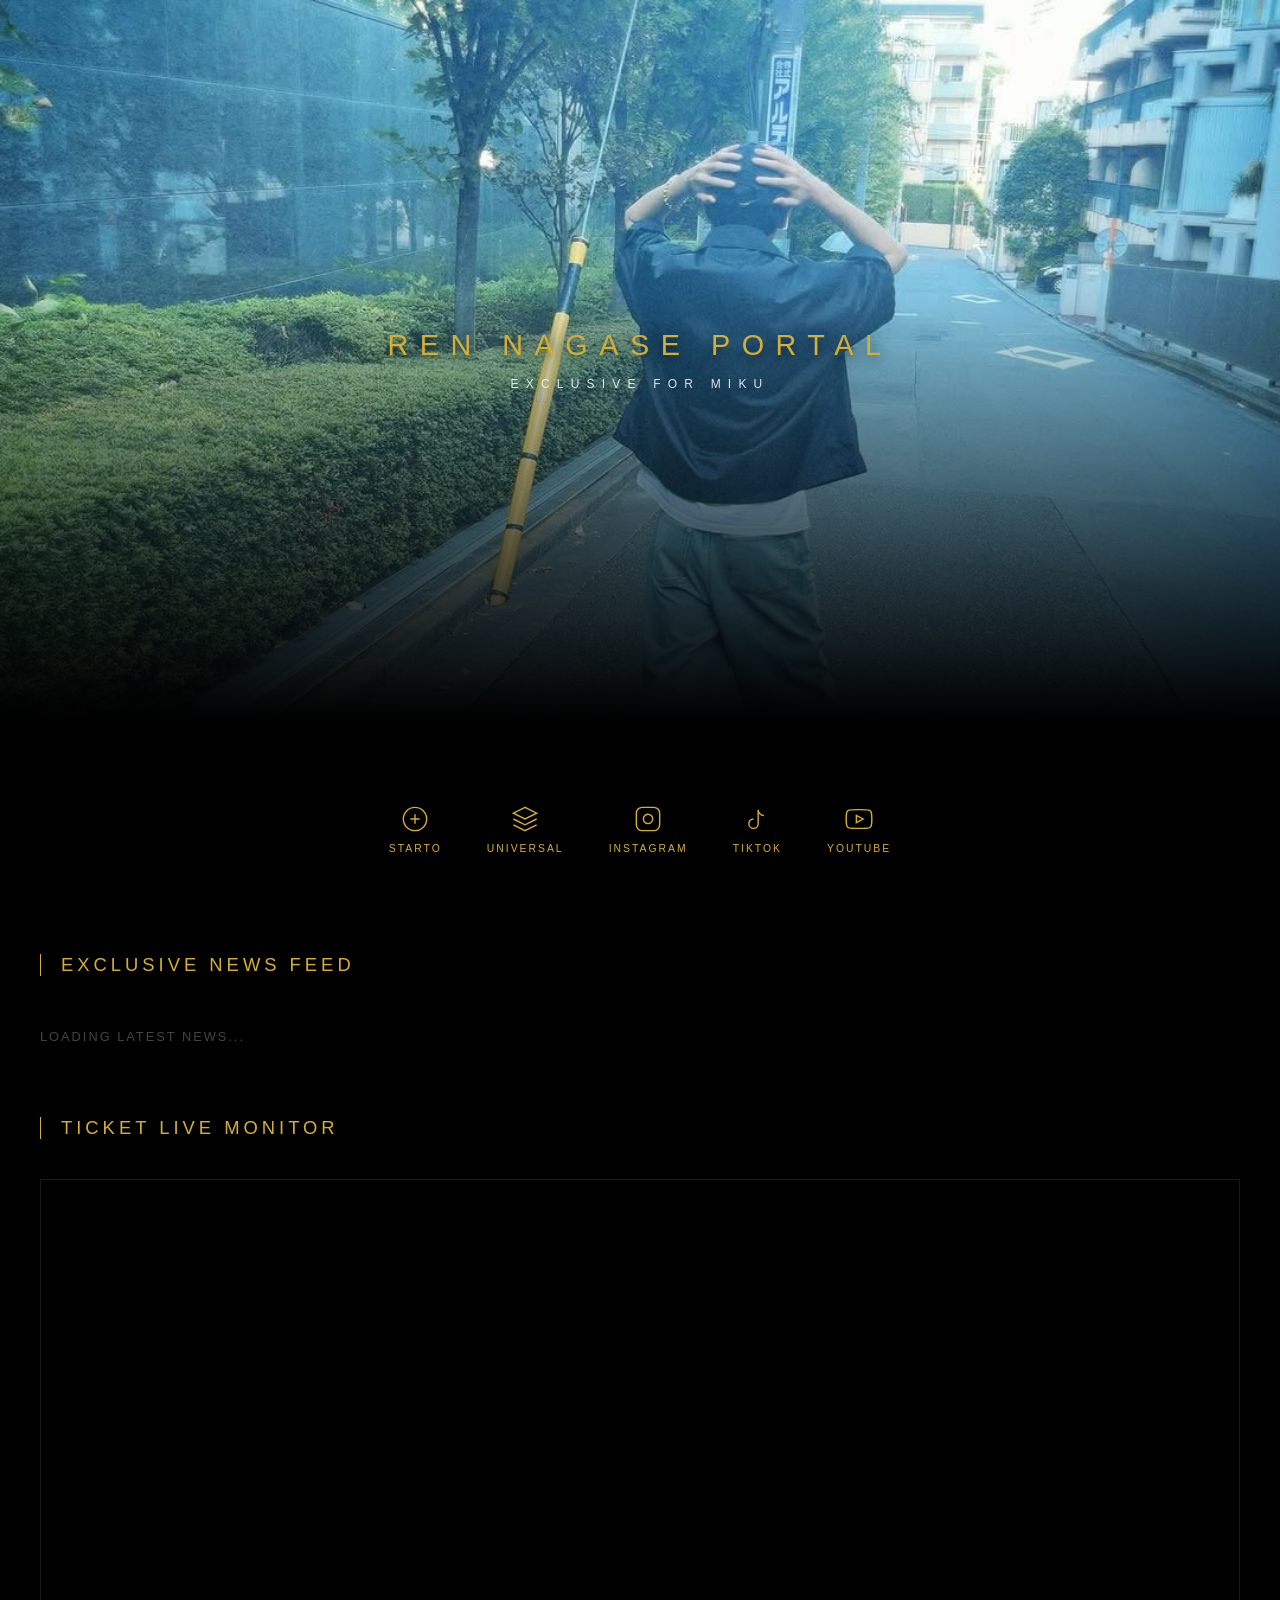
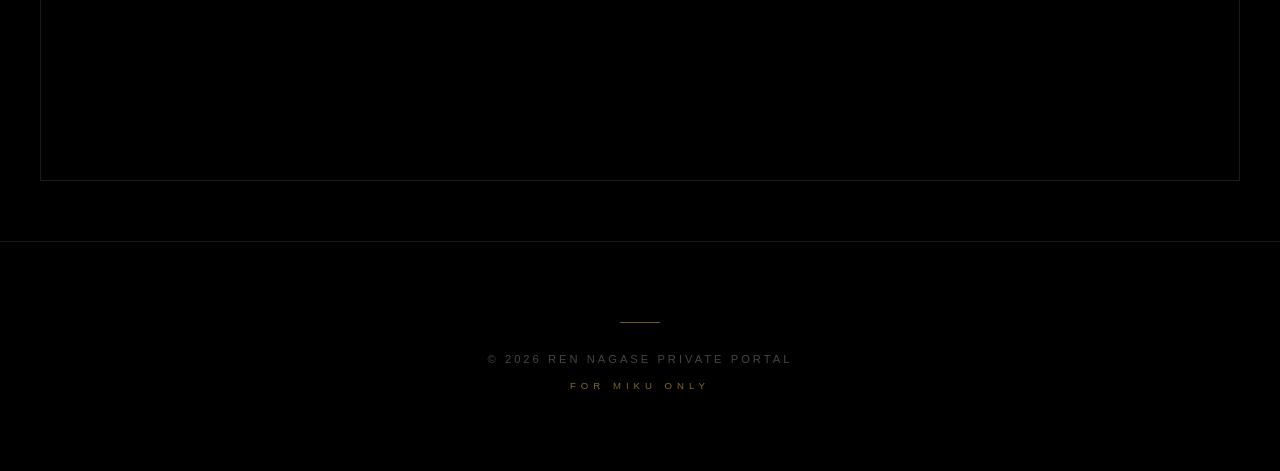
==== commit 1ed6f62c: "Add random start for hero image" ====
--- a/index.html
+++ b/index.html
@@ -93,42 +93,43 @@
 </footer>
 
 <script>
-    // スライドショー制御
     fetch('image_list.json').then(res => res.json()).then(images => {
         if (!images || images.length === 0) return;
-        let idx = 0; let activeLayer = 1;
+        
+        // ★ 開始インデックスをランダムにする
+        let idx = Math.floor(Math.random() * images.length);
+        
+        let activeLayer = 1;
         const layer1 = document.getElementById('hero-layer-1');
         const layer2 = document.getElementById('hero-layer-2');
+        
         layer1.style.backgroundImage = `url('${images[idx]}')`;
+        
         const update = () => {
-            const nextIdx = (idx + 1) % images.length;
+            idx = (idx + 1) % images.length;
             if (activeLayer === 1) {
-                layer2.style.backgroundImage = `url('${images[nextIdx]}')`;
+                layer2.style.backgroundImage = `url('${images[idx]}')`;
                 layer2.classList.add('active'); layer1.classList.remove('active');
                 activeLayer = 2;
             } else {
-                layer1.style.backgroundImage = `url('${images[nextIdx]}')`;
+                layer1.style.backgroundImage = `url('${images[idx]}')`;
                 layer1.classList.add('active'); layer2.classList.remove('active');
                 activeLayer = 1;
             }
-            idx = nextIdx;
         };
         if(images.length > 1) { setInterval(update, 5000); }
-    }).catch(e => console.log("Image list not found"));
+    }).catch(e => console.log("Image list error"));
 
-    // ニュース取得制御
     fetch('news_list.json').then(res => res.json()).then(data => {
         const container = document.getElementById('news-list');
-        if (data.length > 0) container.innerHTML = ''; // ローディングメッセージを消去
+        if (data.length > 0) container.innerHTML = '';
         data.forEach(item => {
             const a = document.createElement('a');
             a.className = 'news-item'; a.href = item.link; a.target = '_blank';
             a.innerHTML = `<img src="${item.thumbnail}" class="news-thumb"><div class="news-content"><div class="news-meta">${item.date} | ${item.site_name}</div><div class="news-title">${item.title}</div></div>`;
             container.appendChild(a);
         });
-    }).catch(e => {
-        console.log("News list not found yet.");
-    });
+    }).catch(e => console.log("News not found"));
 </script>
 </body>
 </html>
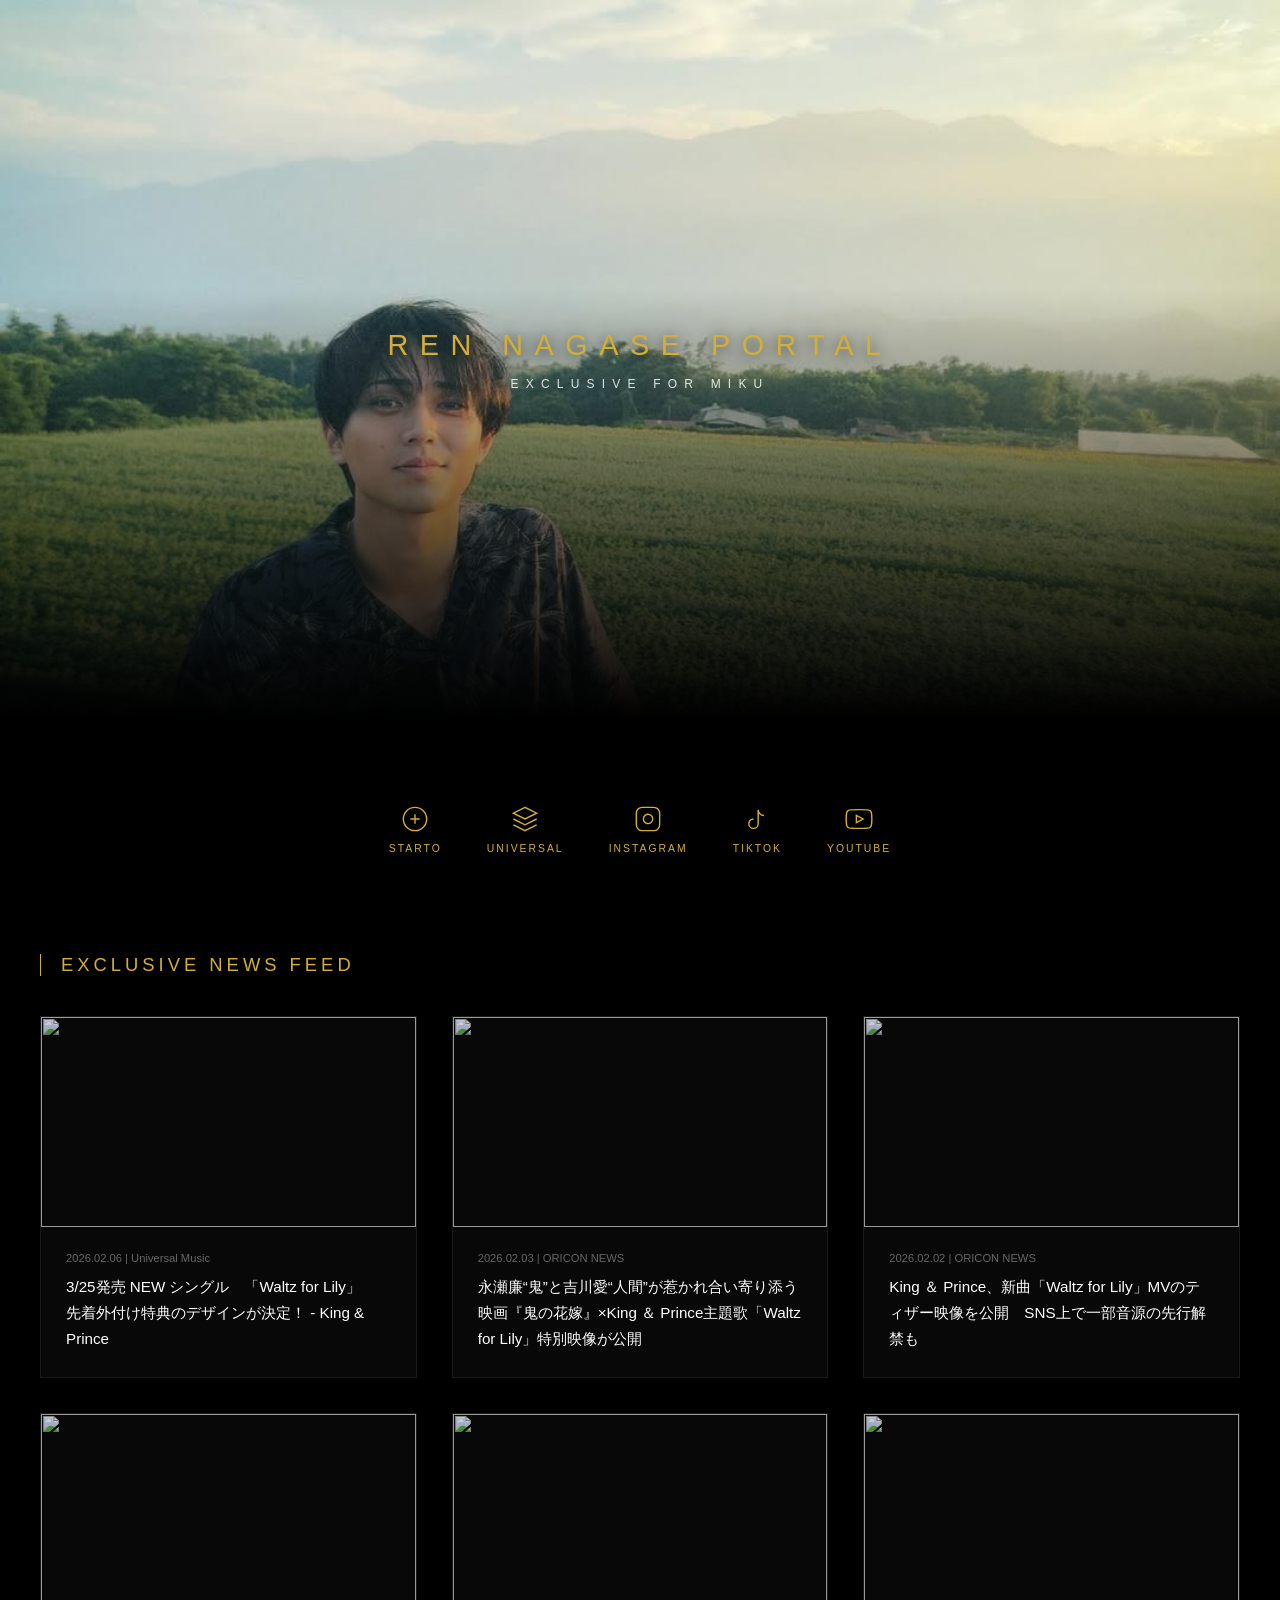
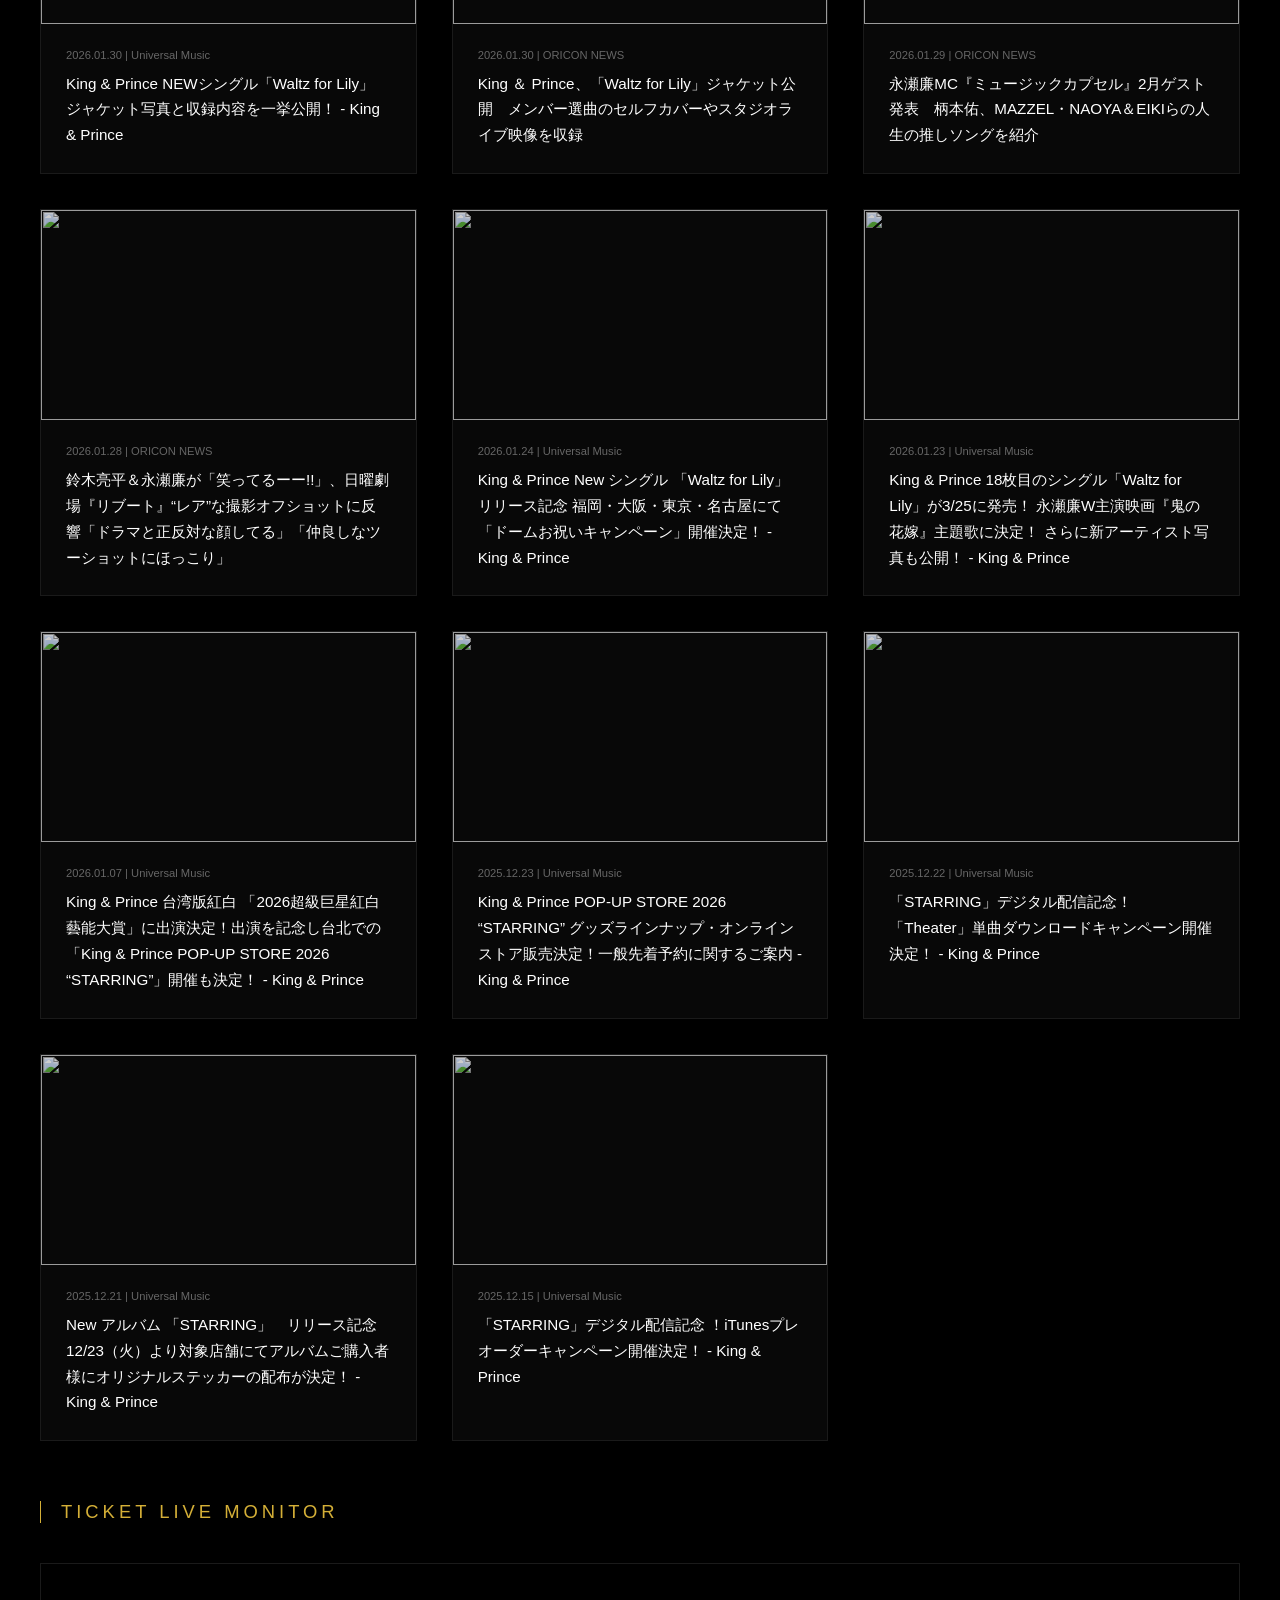
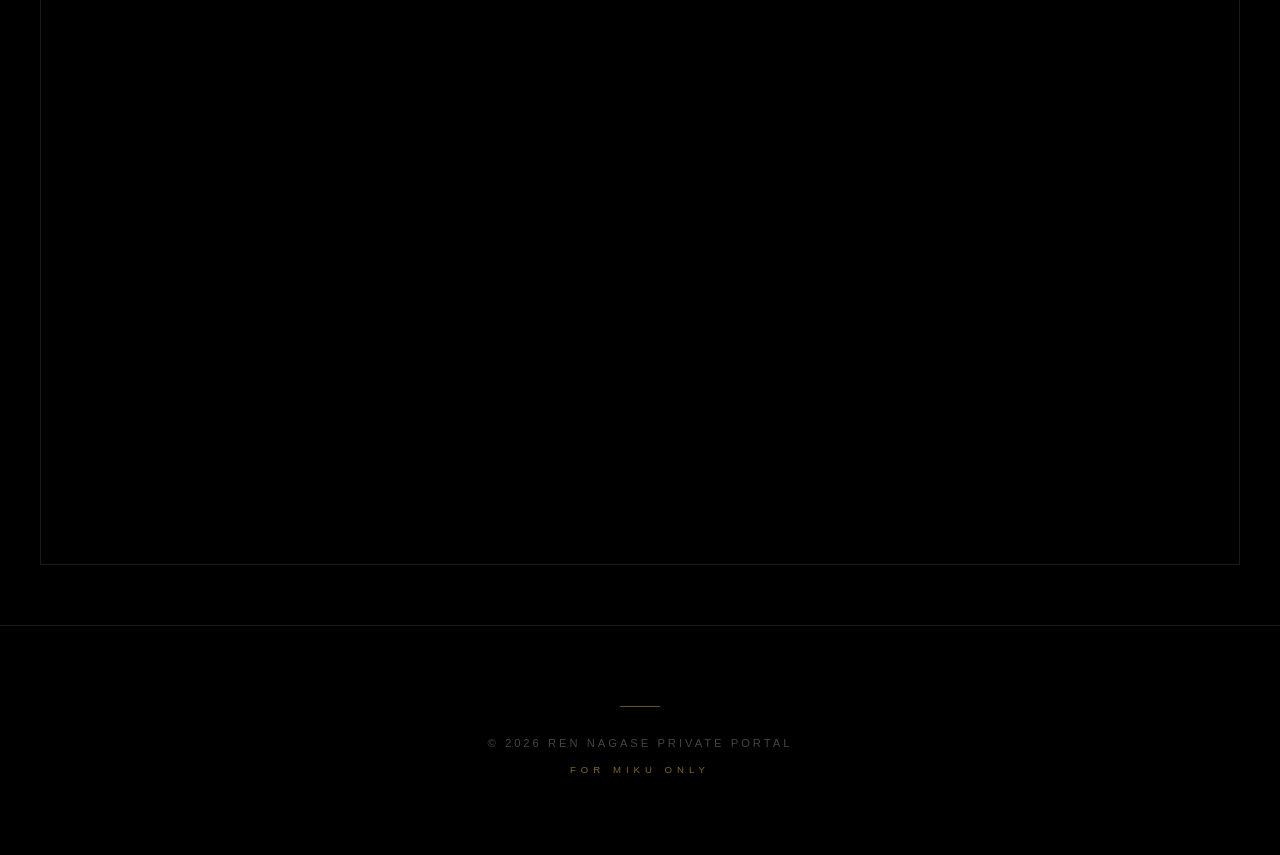
==== commit 1d38c4db: "Fix date, encoding, and mobile scroll" ====
--- a/index.html
+++ b/index.html
@@ -6,7 +6,7 @@
     <title>Ren Nagase | Exclusive Portal</title>
     <style>
         :root { --gold: #d4af37; --black: #000; --dark-grey: #1a1a1a; }
-        body { background-color: var(--black); color: #fff; font-family: 'Helvetica Neue', Arial, sans-serif; margin: 0; padding: 0; overflow-x: hidden; }
+        body { overflow-x: hidden; width: 100%; background-color: var(--black); color: #fff; font-family: 'Helvetica Neue', Arial, sans-serif; margin: 0; padding: 0; overflow-x: hidden; }
         #hero-container { position: relative; width: 100%; height: 80vh; background-color: var(--black); overflow: hidden; }
         @media (max-width: 768px) { #hero-container { height: 65vh; } }
         .hero-layer { position: absolute; top: 0; left: 0; width: 100%; height: 100%; background-size: cover; background-position: center top; transition: opacity 2.5s ease-in-out; opacity: 0; z-index: 0; }
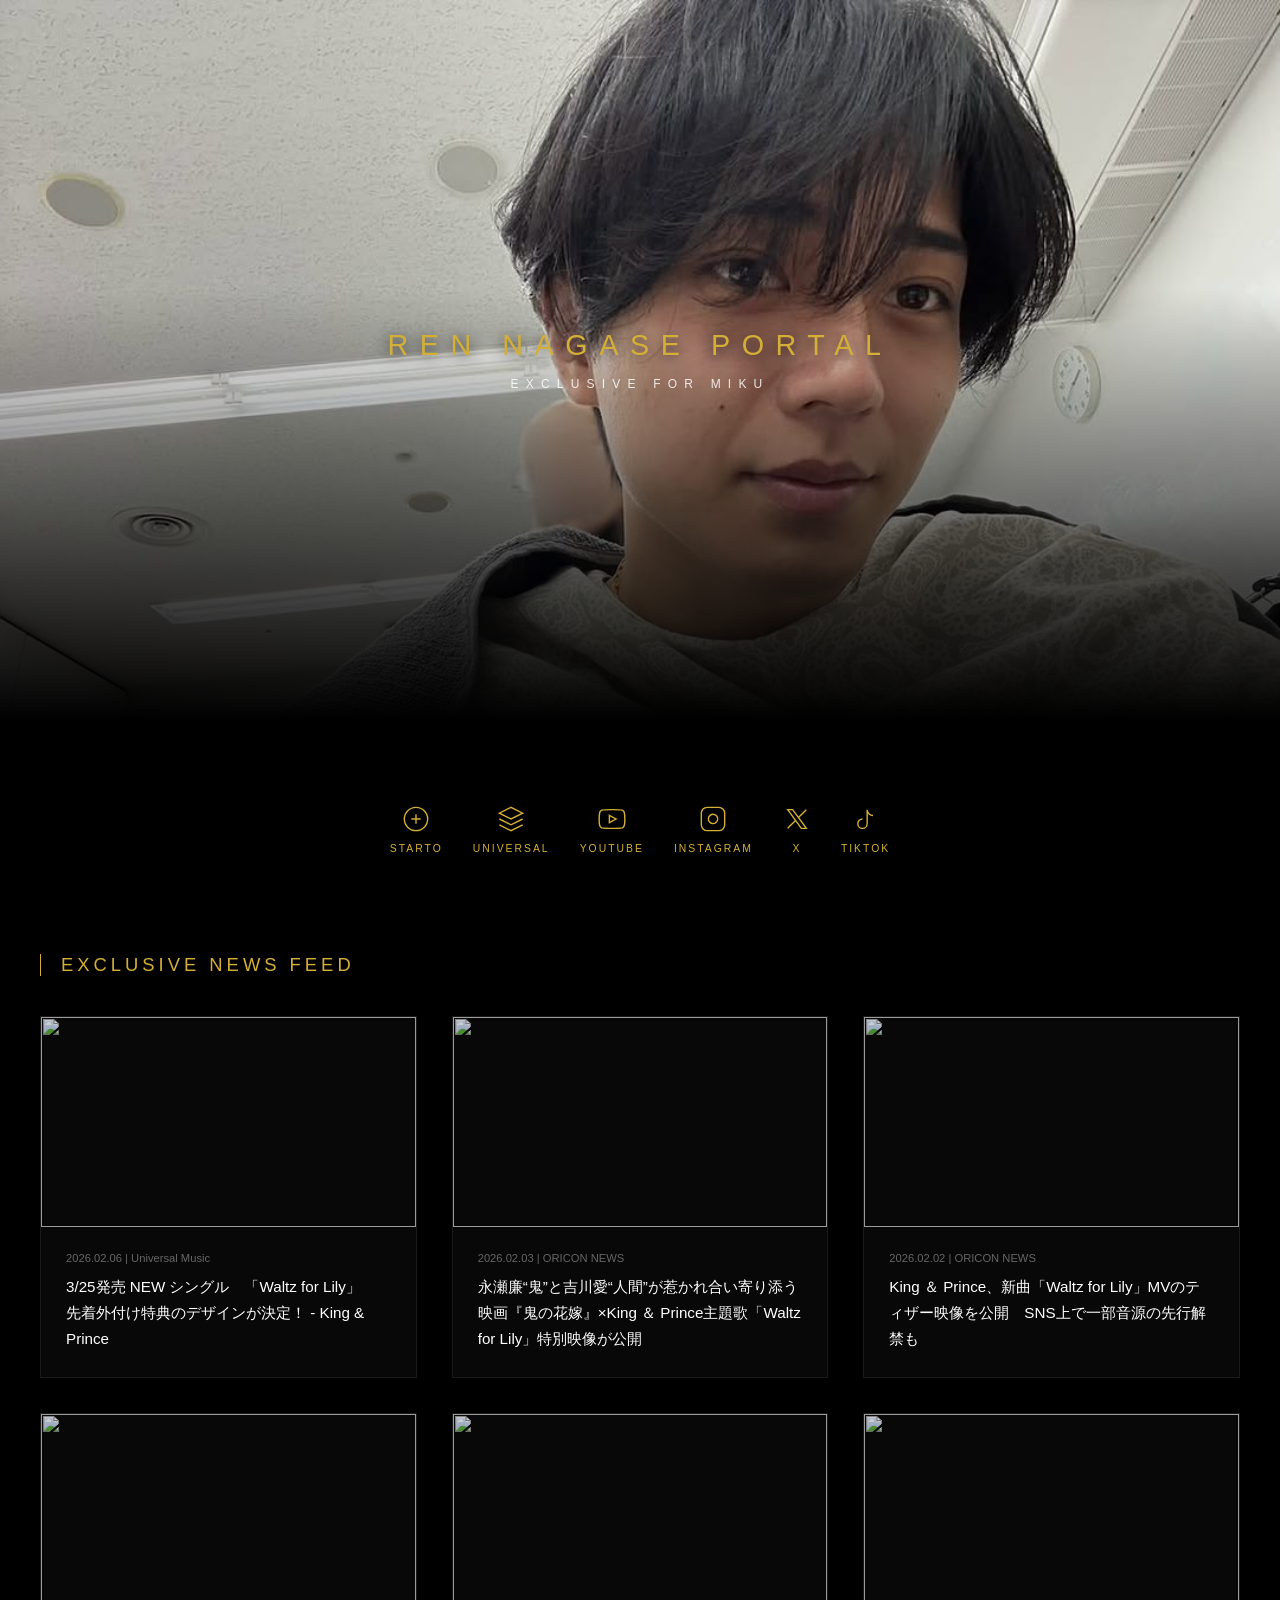
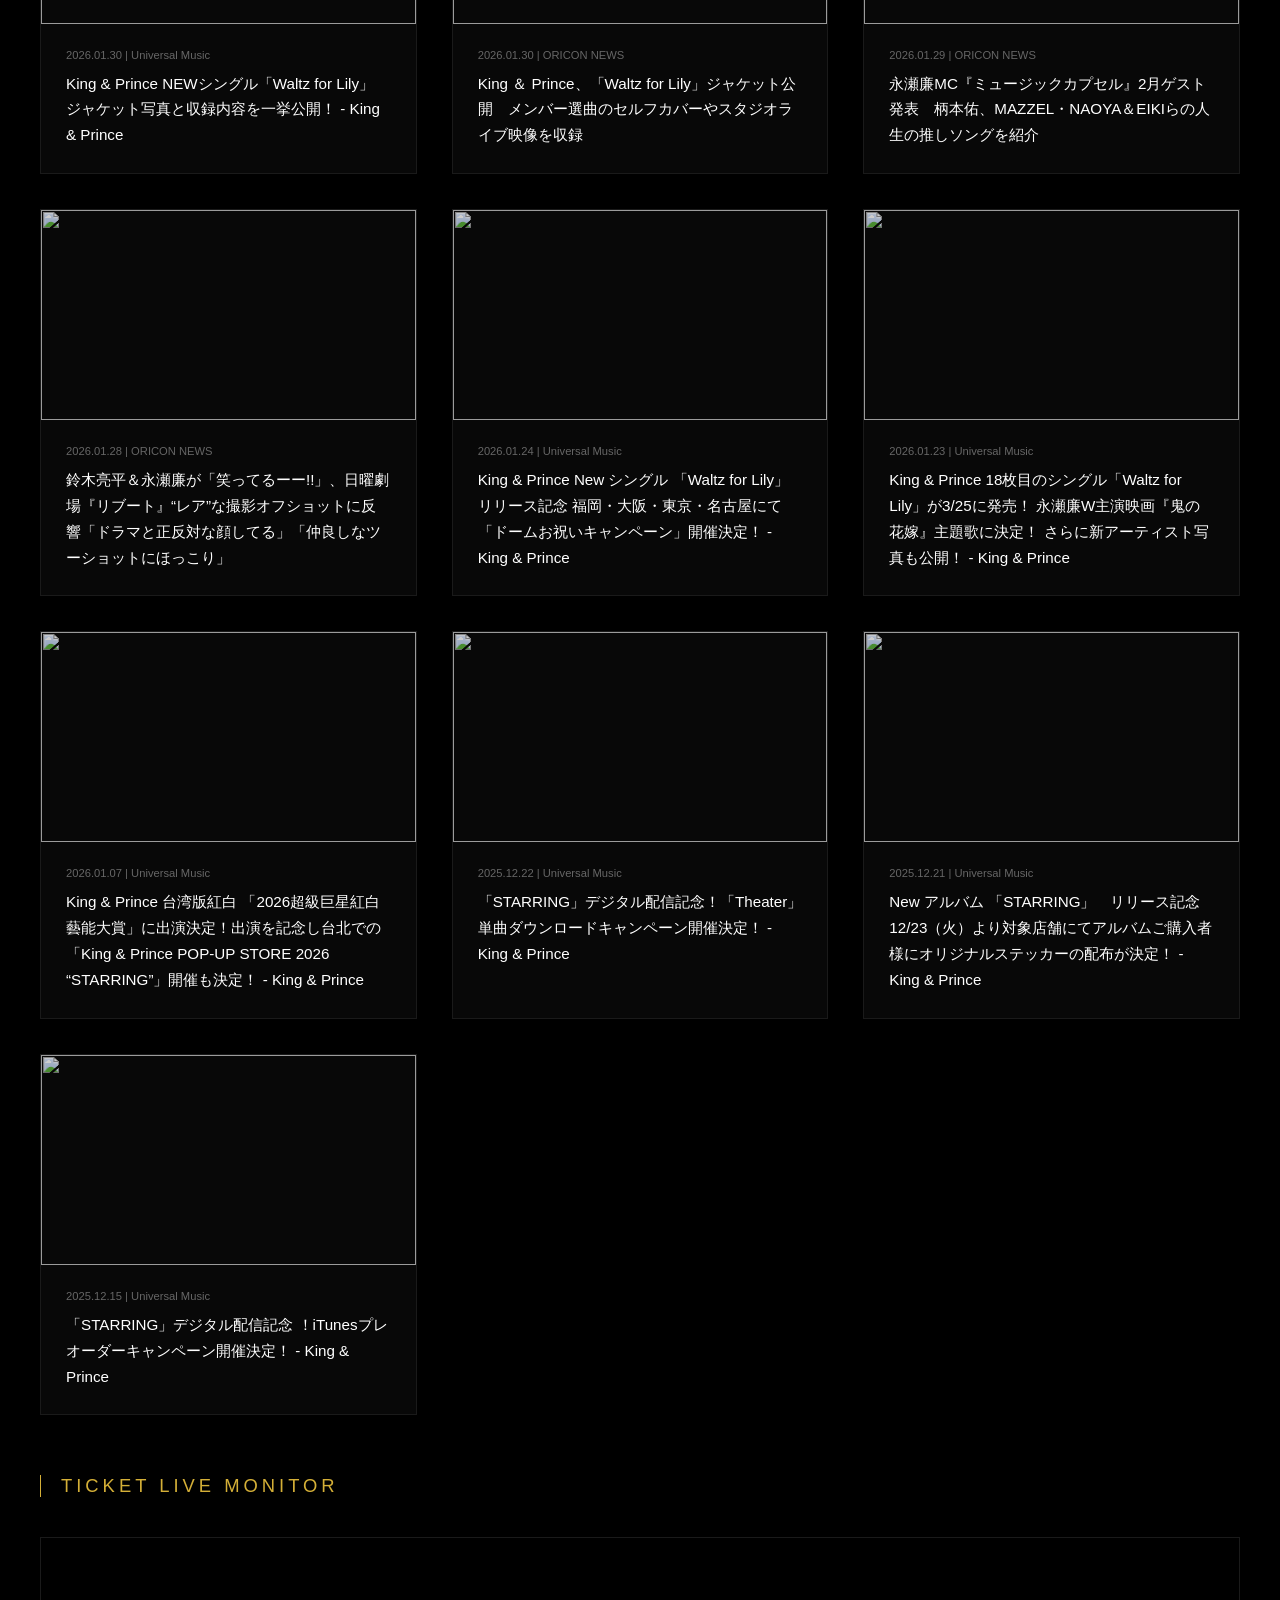
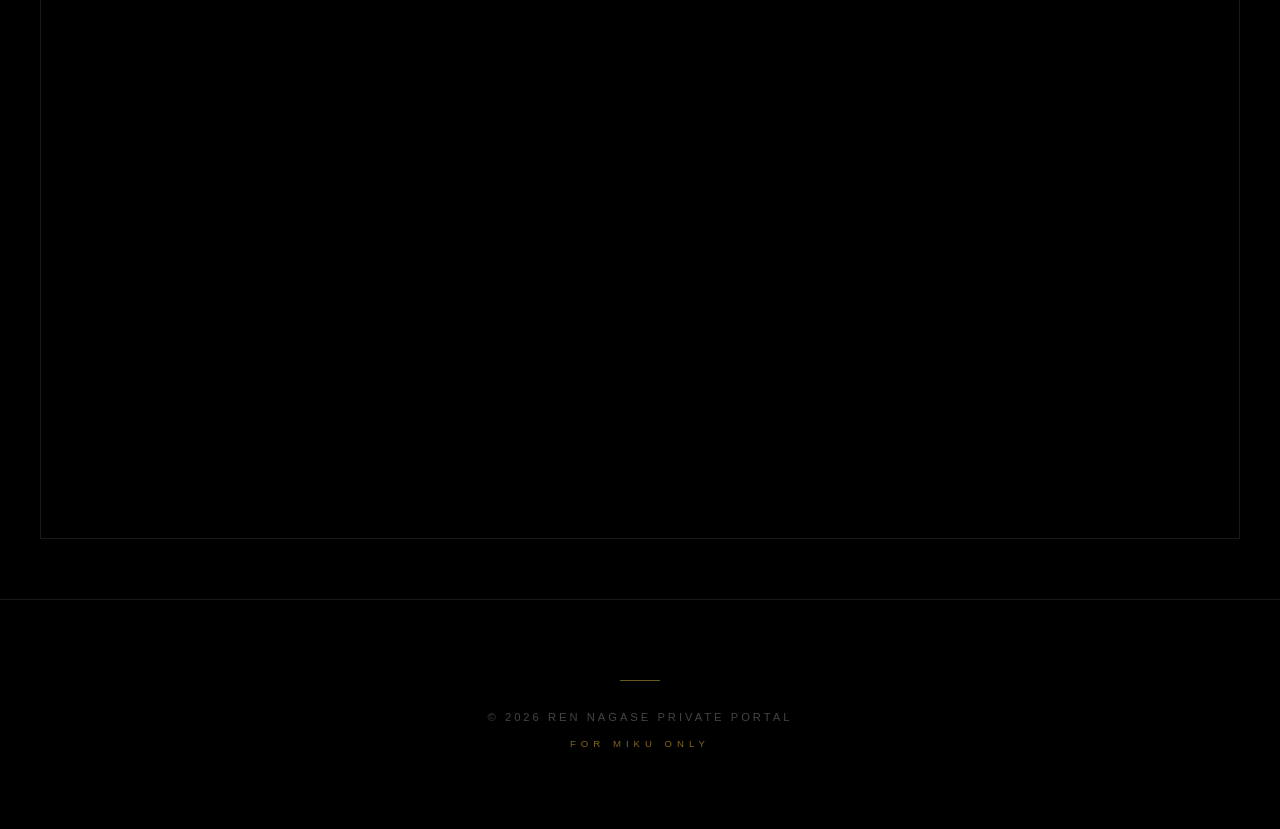
==== commit db2811fc: "Update menu: 3x2 grid on mobile, added X, fixed order" ====
--- a/index.html
+++ b/index.html
@@ -17,16 +17,16 @@
         .hero-subtitle { color: #ffffff; font-size: 0.75rem; font-weight: 200; letter-spacing: 0.6em; margin-top: 15px; opacity: 0.85; text-transform: uppercase; }
         @media (max-width: 768px) { .hero-title { font-size: 1.15rem; letter-spacing: 0.25em; } .hero-subtitle { font-size: 0.55rem; letter-spacing: 0.35em; } }
         
-        .nav-icons { display: flex; justify-content: center; gap: 45px; padding: 85px 20px 40px; position: relative; z-index: 3; flex-wrap: wrap; background: var(--black); }
+        
+        .nav-icons { display: flex; justify-content: center; gap: 30px; padding: 85px 20px 40px; position: relative; z-index: 3; flex-wrap: wrap; background: var(--black); }
         @media (max-width: 768px) {
-            .nav-icons { display: grid; grid-template-columns: repeat(6, 1fr); gap: 30px 0; padding: 60px 10px 30px; }
-            .nav-item { grid-column: span 2; }
-            .nav-item:nth-child(1) { grid-column: 2 / span 2; }
-            .nav-item:nth-child(2) { grid-column: 4 / span 2; }
-            .nav-item:nth-child(3) { grid-column: 1 / span 2; }
-            .nav-item:nth-child(4) { grid-column: 3 / span 2; }
-            .nav-item:nth-child(5) { grid-column: 5 / span 2; }
+            .nav-icons { display: grid; grid-template-columns: repeat(3, 1fr); gap: 30px 0; padding: 60px 10px 30px; }
+            .nav-item { grid-column: span 1; }
         }
+        .nav-item { display: flex; flex-direction: column; align-items: center; text-decoration: none; color: var(--gold); transition: 0.4s; }
+        .nav-item svg { width: 28px; height: 28px; fill: none; stroke: var(--gold); stroke-width: 1.2; margin-bottom: 10px; }
+        .nav-item span { font-size: 0.65rem; letter-spacing: 2px; text-transform: uppercase; font-weight: 300; }
+
         .nav-item { display: flex; flex-direction: column; align-items: center; text-decoration: none; color: var(--gold); transition: 0.4s; }
         .nav-item svg { width: 28px; height: 28px; fill: none; stroke: var(--gold); stroke-width: 1.2; margin-bottom: 10px; }
         .nav-item span { font-size: 0.65rem; letter-spacing: 2px; text-transform: uppercase; font-weight: 300; }
@@ -61,13 +61,16 @@
     </div>
 </section>
 
+
 <nav class="nav-icons">
     <a href="https://starto.jp/s/p/artist/41" target="_blank" class="nav-item"><svg viewBox="0 0 24 24"><circle cx="12" cy="12" r="10"/><path d="M12 8v8M8 12h8"/></svg><span>STARTO</span></a>
     <a href="https://www.universal-music.co.jp/king-and-prince/" target="_blank" class="nav-item"><svg viewBox="0 0 24 24"><path d="M12 2L2 7l10 5 10-5-10-5zM2 17l10 5 10-5M2 12l10 5 10-5"/></svg><span>UNIVERSAL</span></a>
+    <a href="https://www.youtube.com/@kp_official_523" target="_blank" class="nav-item"><svg viewBox="0 0 24 24"><path d="M22.54 6.42a2.78 2.78 0 0 0-1.94-2C18.88 4 12 4 12 4s-6.88 0-8.6.42a2.78 2.78 0 0 0-1.94 2C1 8.14 1 12 1 12s0 3.86.46 5.58a2.78 2.78 0 0 0 1.94 2c1.72.42 8.6.42 8.6.42s6.88 0 8.6-.42a2.78 2.78 0 0 0 1.94-2C23 15.86 23 12 23 12s0-3.86-.46-5.58z"/><path d="M9.75 15.02l5.75-3.02-5.75-3.02v6.04z"/></svg><span>YOUTUBE</span></a>
     <a href="https://www.instagram.com/ren.nagase.official/" target="_blank" class="nav-item"><svg viewBox="0 0 24 24"><rect x="2" y="2" width="20" height="20" rx="5"/><path d="M16 11.37A4 4 0 1 1 12.63 8 4 4 0 0 1 16 11.37zM17.5 6.5h.01"/></svg><span>INSTAGRAM</span></a>
+    <a href="https://x.com/kp_official_523" target="_blank" class="nav-item"><svg viewBox="0 0 24 24"><path d="M4 4l11.733 16h4.267l-11.733 -16z"/><path d="M4 20l6.768 -6.768m2.46 -2.46l6.772 -6.772"/></svg><span>X</span></a>
     <a href="https://www.tiktok.com/@kingandprince_j_universe" target="_blank" class="nav-item"><svg viewBox="0 0 24 24"><path d="M9 12a4 4 0 1 0 4 4V4a5 5 0 0 0 5 5"/></svg><span>TIKTOK</span></a>
-    <a href="https://www.youtube.com/@kp_official_523" target="_blank" class="nav-item"><svg viewBox="0 0 24 24"><path d="M22.54 6.42a2.78 2.78 0 0 0-1.94-2C18.88 4 12 4 12 4s-6.88 0-8.6.42a2.78 2.78 0 0 0-1.94 2C1 8.14 1 12 1 12s0 3.86.46 5.58a2.78 2.78 0 0 0 1.94 2c1.72.42 8.6.42 8.6.42s6.88 0 8.6-.42a2.78 2.78 0 0 0 1.94-2C23 15.86 23 12 23 12s0-3.86-.46-5.58z"/><path d="M9.75 15.02l5.75-3.02-5.75-3.02v6.04z"/></svg><span>YOUTUBE</span></a>
 </nav>
+
 
 <div class="container">
     <section id="exclusive-news">
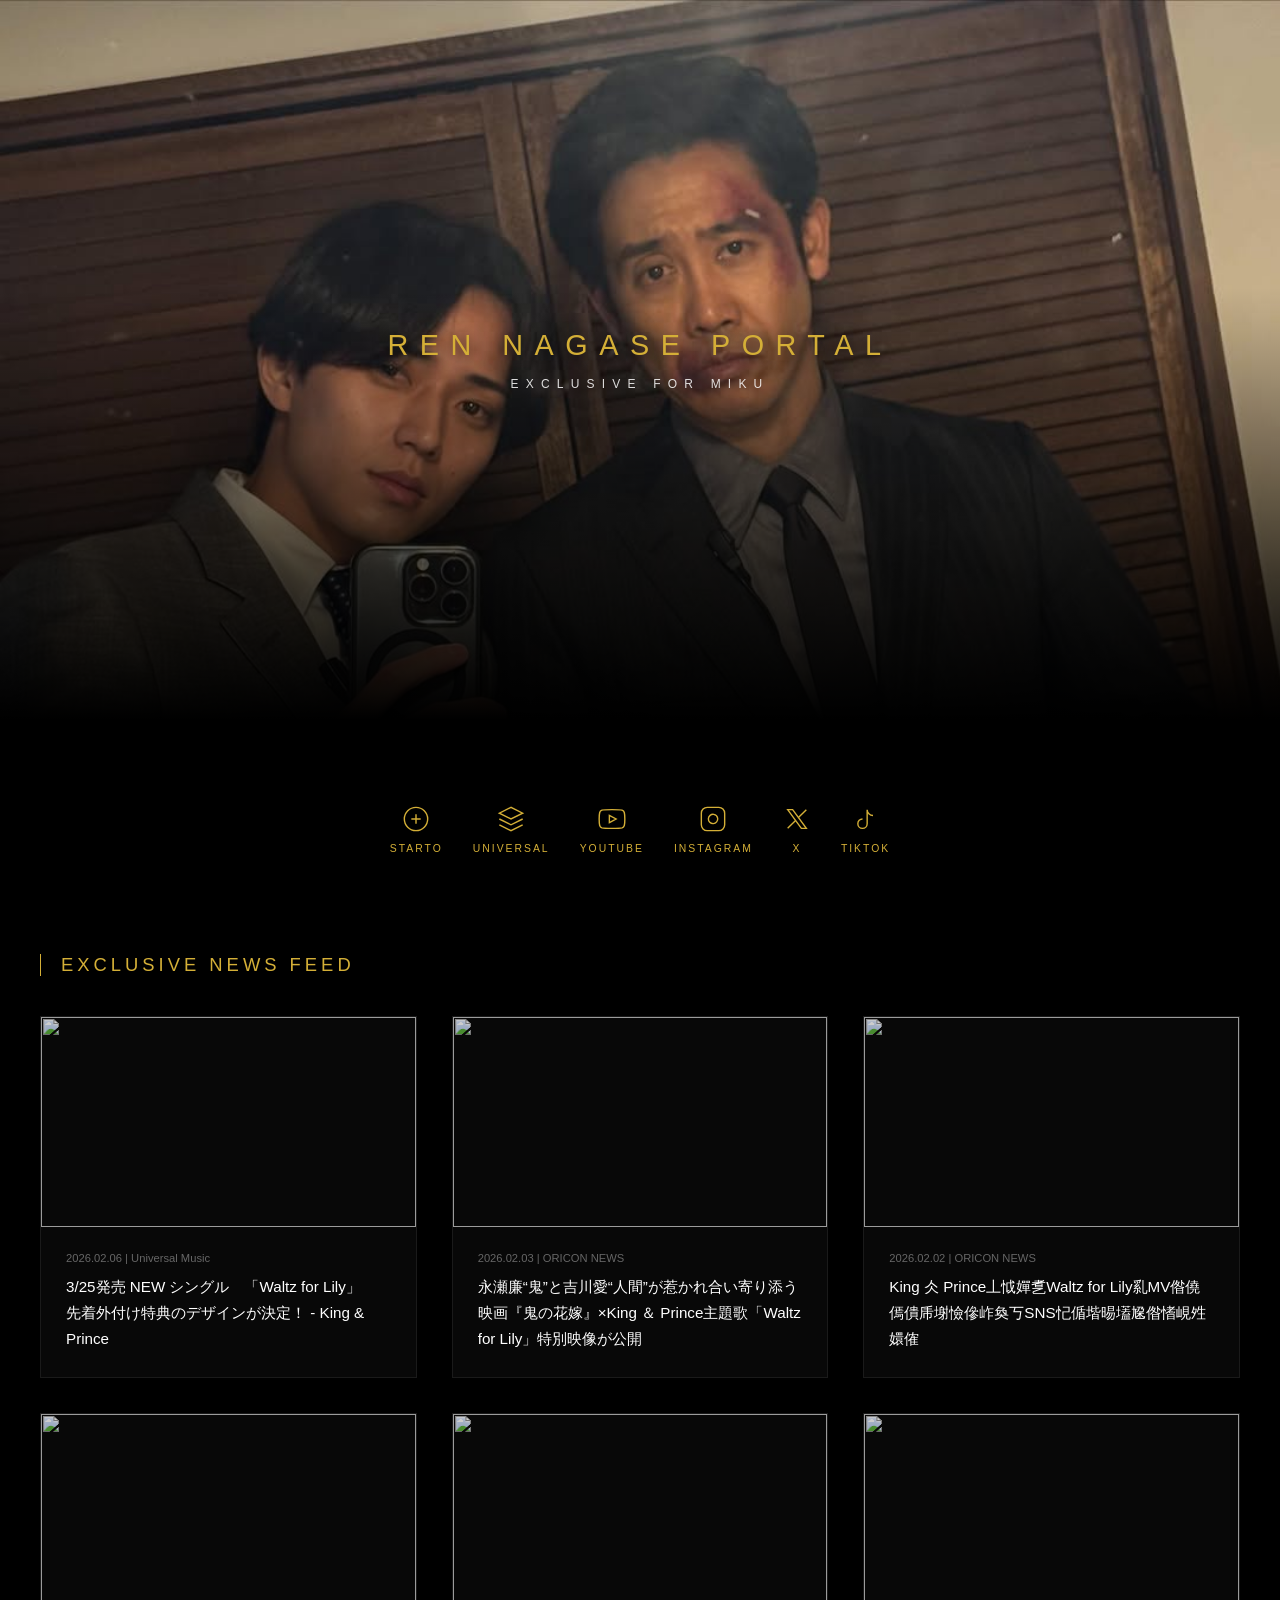
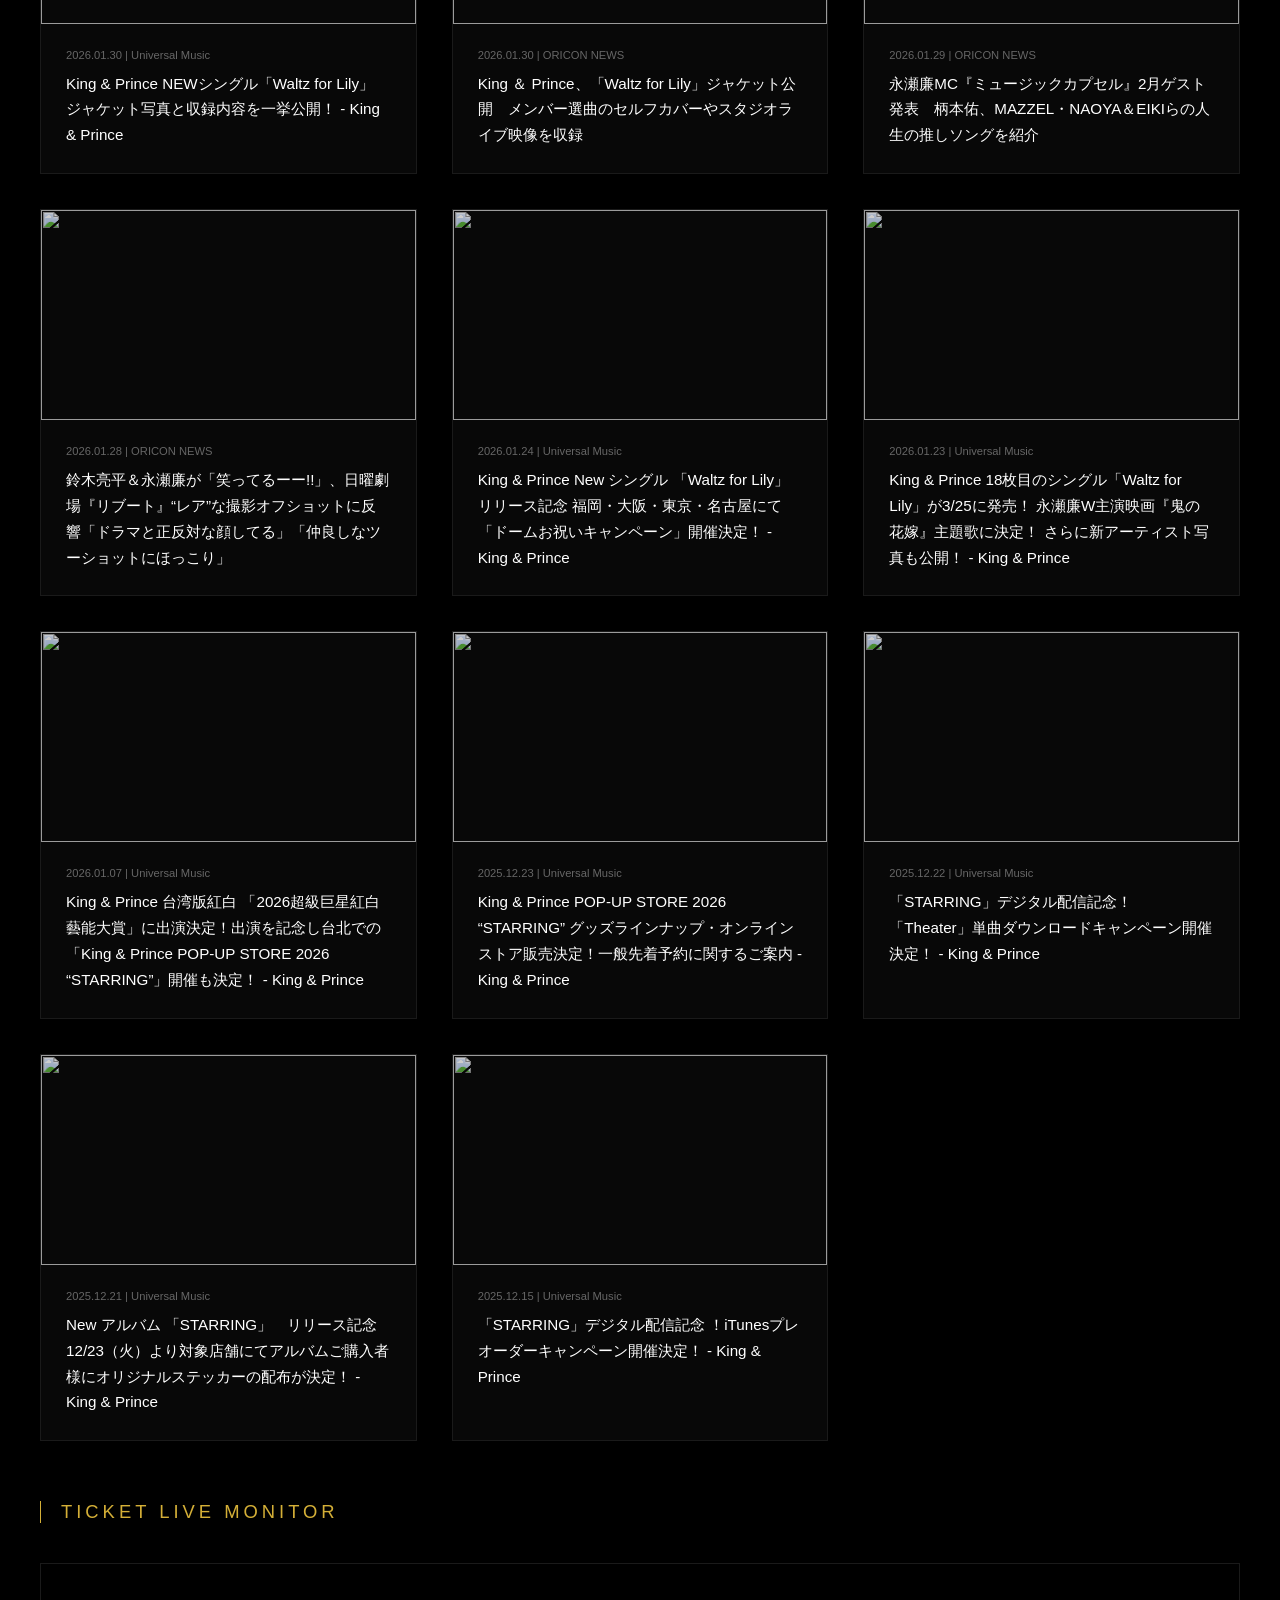
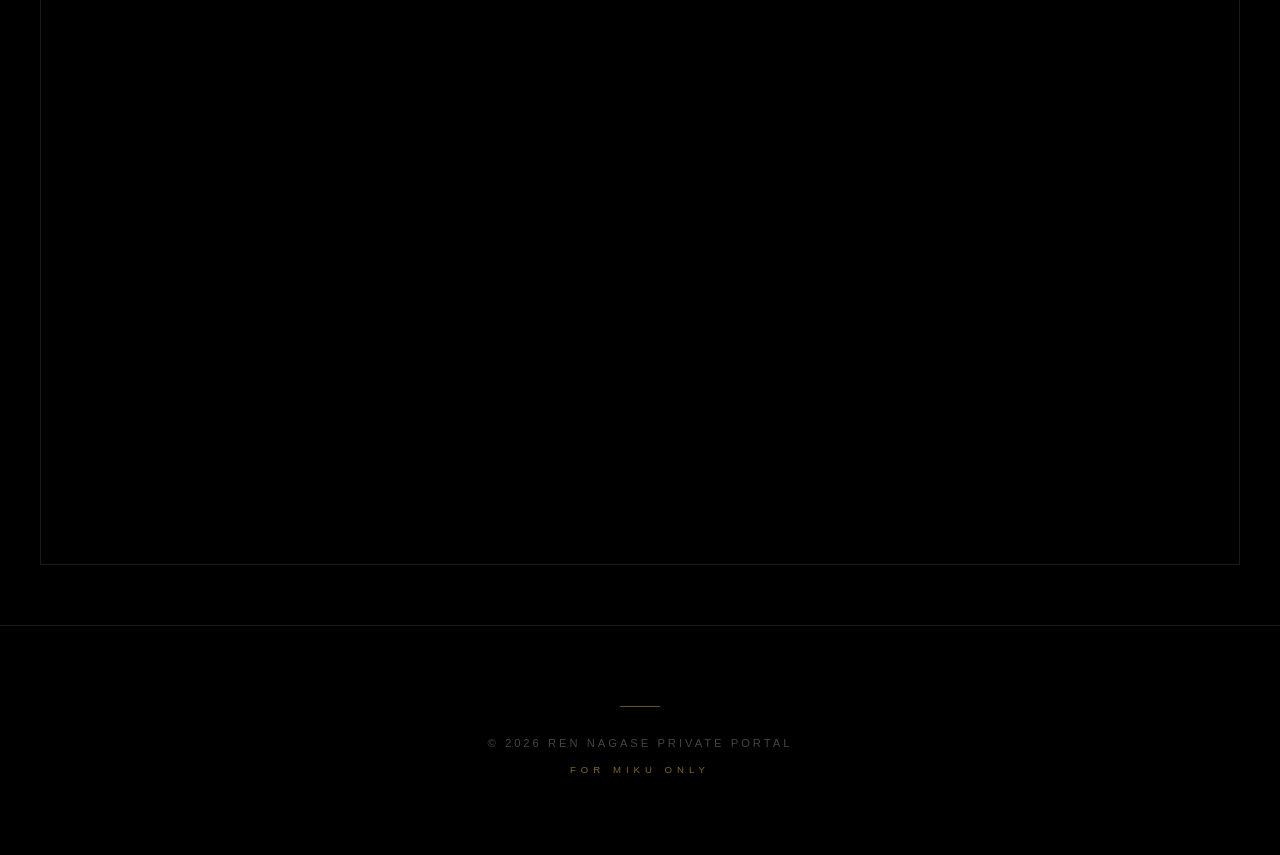
==== commit 3100511d: "Final fix: Corrected X official URL to @kp_official0523" ====
--- a/index.html
+++ b/index.html
@@ -67,7 +67,7 @@
     <a href="https://www.universal-music.co.jp/king-and-prince/" target="_blank" class="nav-item"><svg viewBox="0 0 24 24"><path d="M12 2L2 7l10 5 10-5-10-5zM2 17l10 5 10-5M2 12l10 5 10-5"/></svg><span>UNIVERSAL</span></a>
     <a href="https://www.youtube.com/@kp_official_523" target="_blank" class="nav-item"><svg viewBox="0 0 24 24"><path d="M22.54 6.42a2.78 2.78 0 0 0-1.94-2C18.88 4 12 4 12 4s-6.88 0-8.6.42a2.78 2.78 0 0 0-1.94 2C1 8.14 1 12 1 12s0 3.86.46 5.58a2.78 2.78 0 0 0 1.94 2c1.72.42 8.6.42 8.6.42s6.88 0 8.6-.42a2.78 2.78 0 0 0 1.94-2C23 15.86 23 12 23 12s0-3.86-.46-5.58z"/><path d="M9.75 15.02l5.75-3.02-5.75-3.02v6.04z"/></svg><span>YOUTUBE</span></a>
     <a href="https://www.instagram.com/ren.nagase.official/" target="_blank" class="nav-item"><svg viewBox="0 0 24 24"><rect x="2" y="2" width="20" height="20" rx="5"/><path d="M16 11.37A4 4 0 1 1 12.63 8 4 4 0 0 1 16 11.37zM17.5 6.5h.01"/></svg><span>INSTAGRAM</span></a>
-    <a href="https://x.com/kp_official_523" target="_blank" class="nav-item"><svg viewBox="0 0 24 24"><path d="M4 4l11.733 16h4.267l-11.733 -16z"/><path d="M4 20l6.768 -6.768m2.46 -2.46l6.772 -6.772"/></svg><span>X</span></a>
+    <a href="https://x.com/kp_official0523" target="_blank" class="nav-item"><svg viewBox="0 0 24 24"><path d="M4 4l11.733 16h4.267l-11.733 -16z"/><path d="M4 20l6.768 -6.768m2.46 -2.46l6.772 -6.772"/></svg><span>X</span></a>
     <a href="https://www.tiktok.com/@kingandprince_j_universe" target="_blank" class="nav-item"><svg viewBox="0 0 24 24"><path d="M9 12a4 4 0 1 0 4 4V4a5 5 0 0 0 5 5"/></svg><span>TIKTOK</span></a>
 </nav>
 
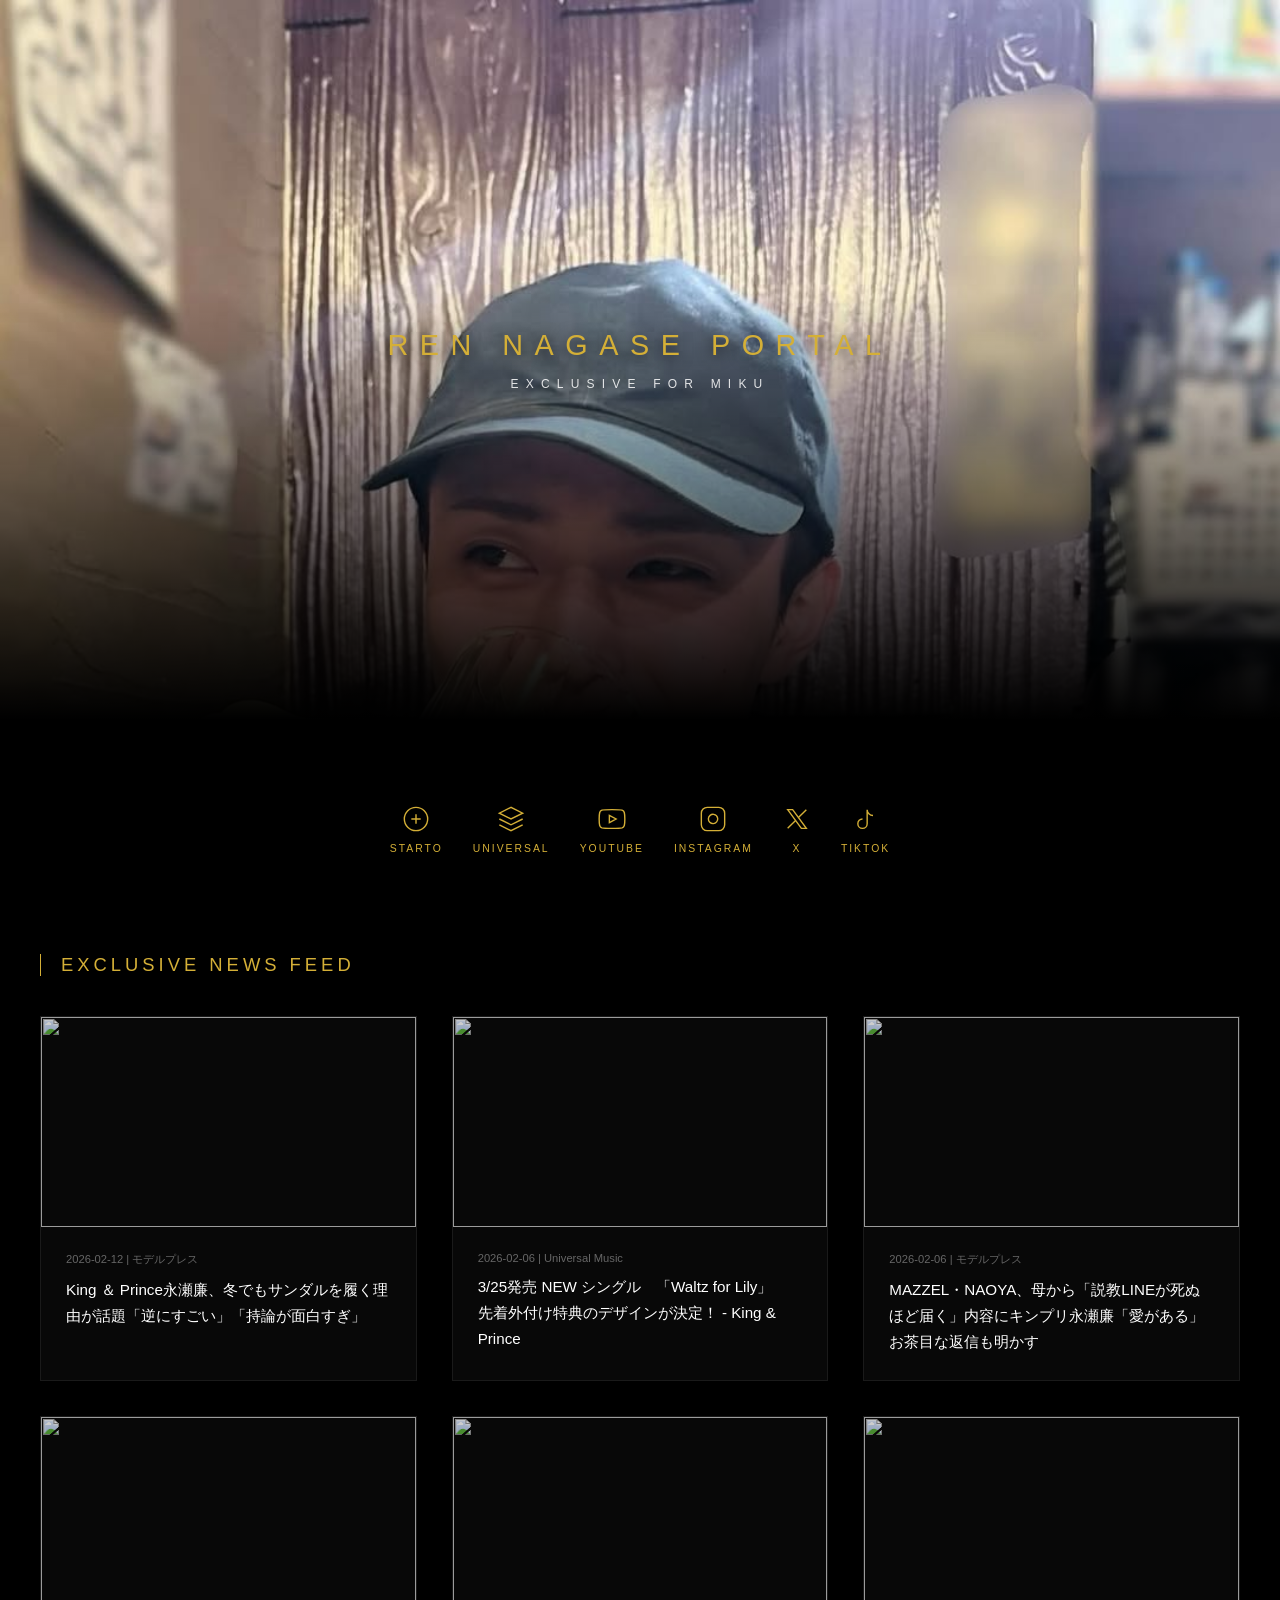
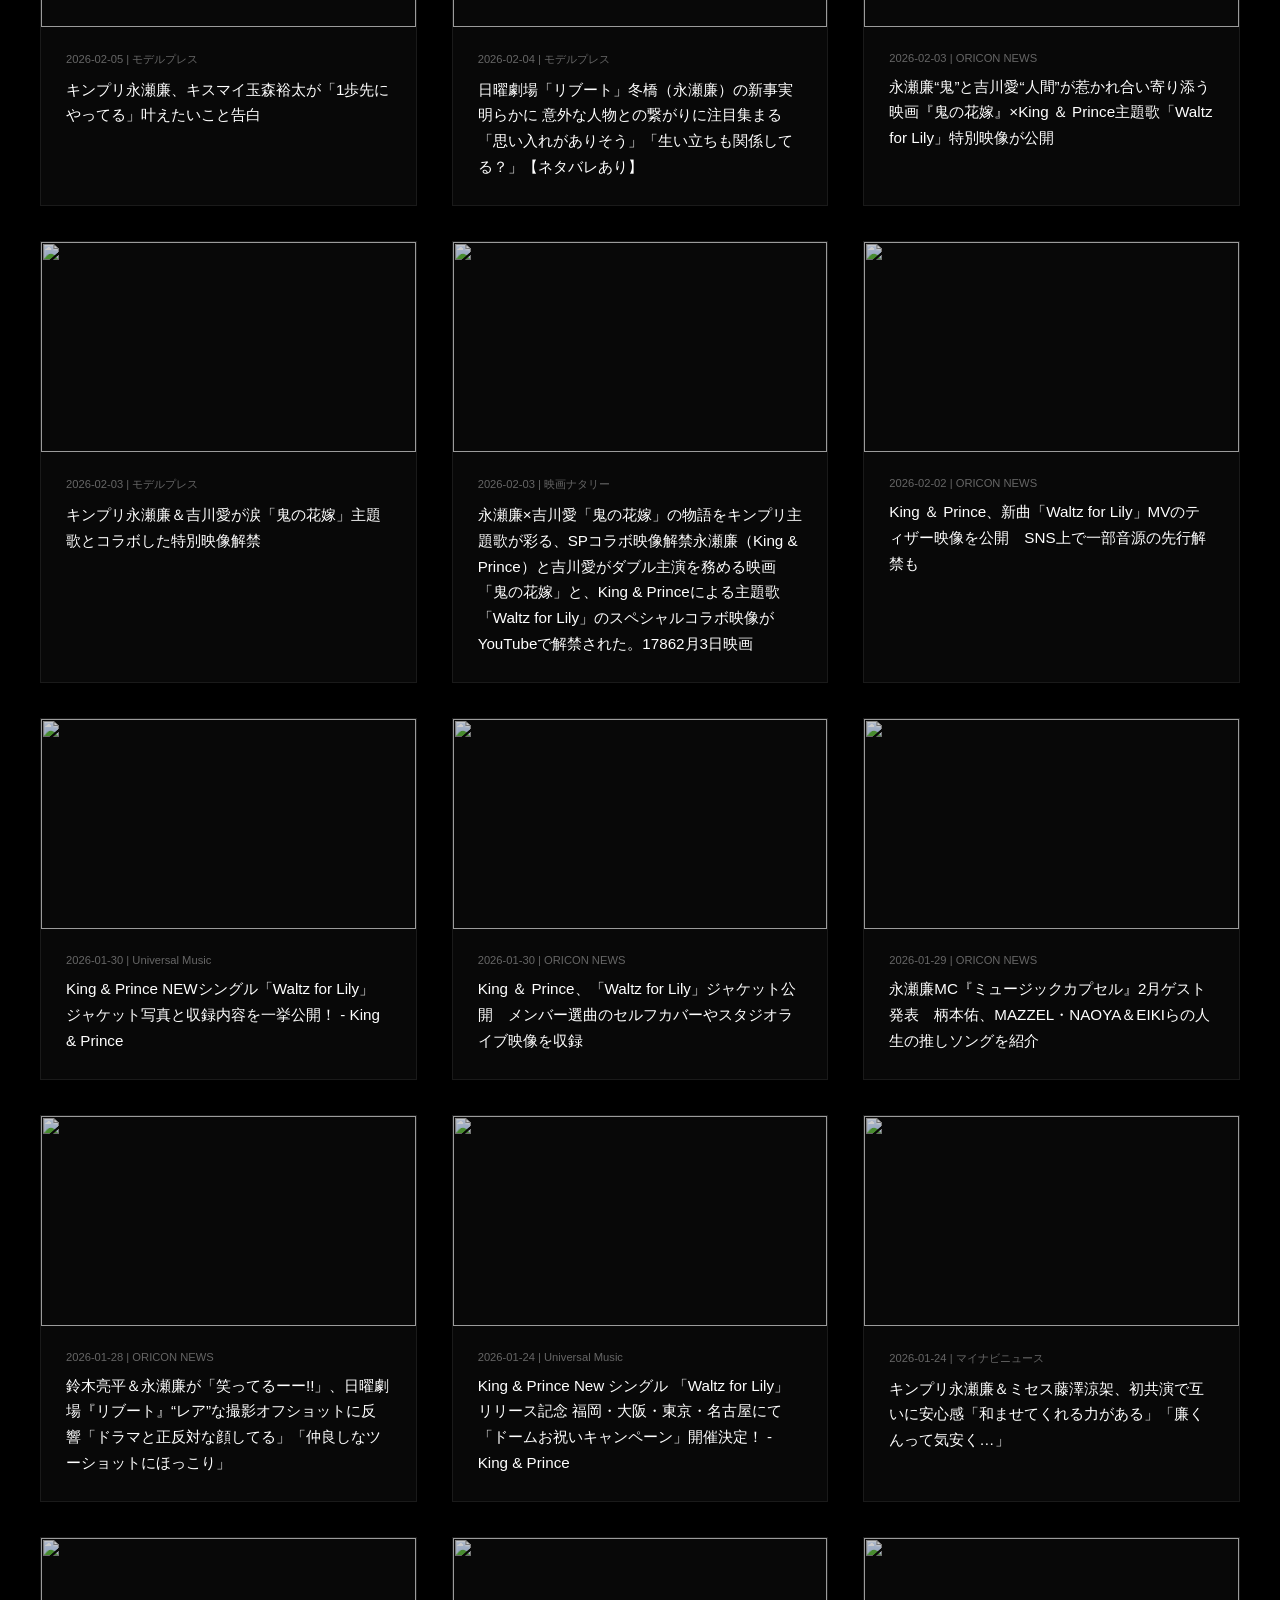
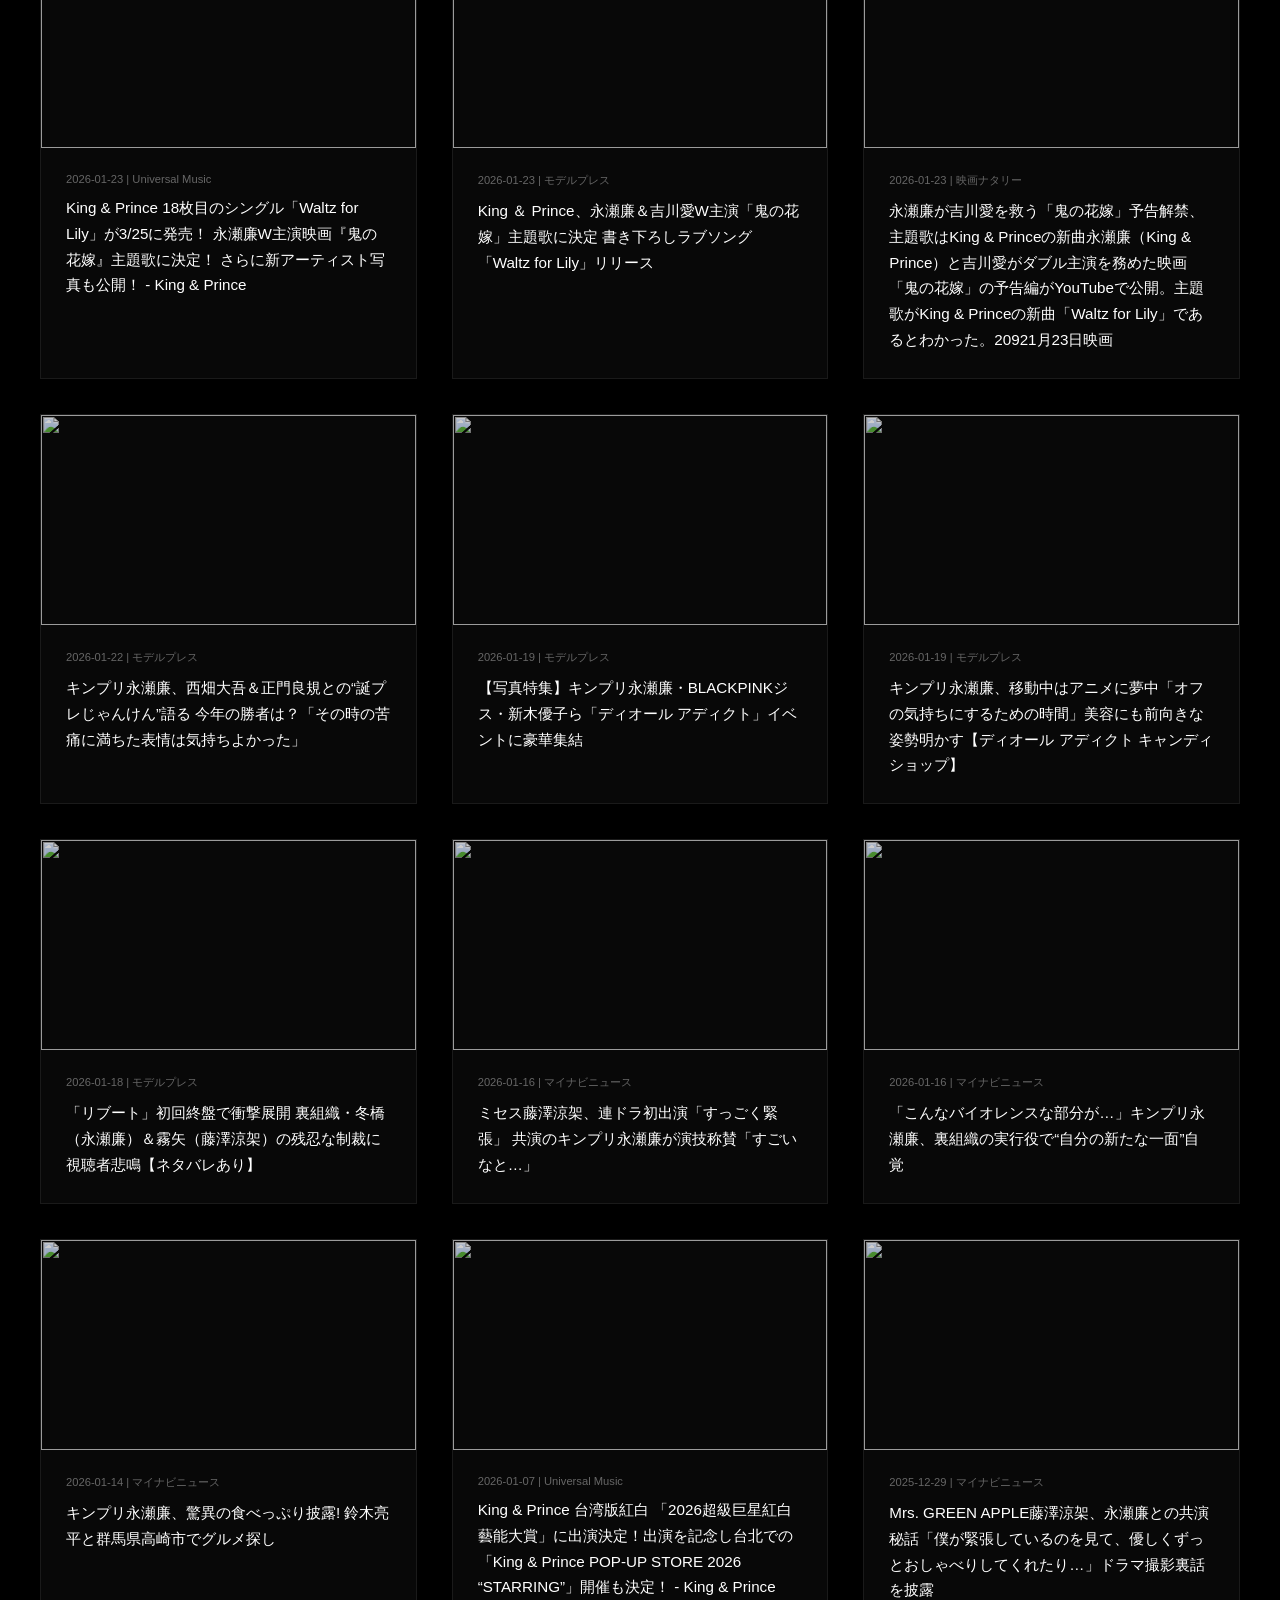
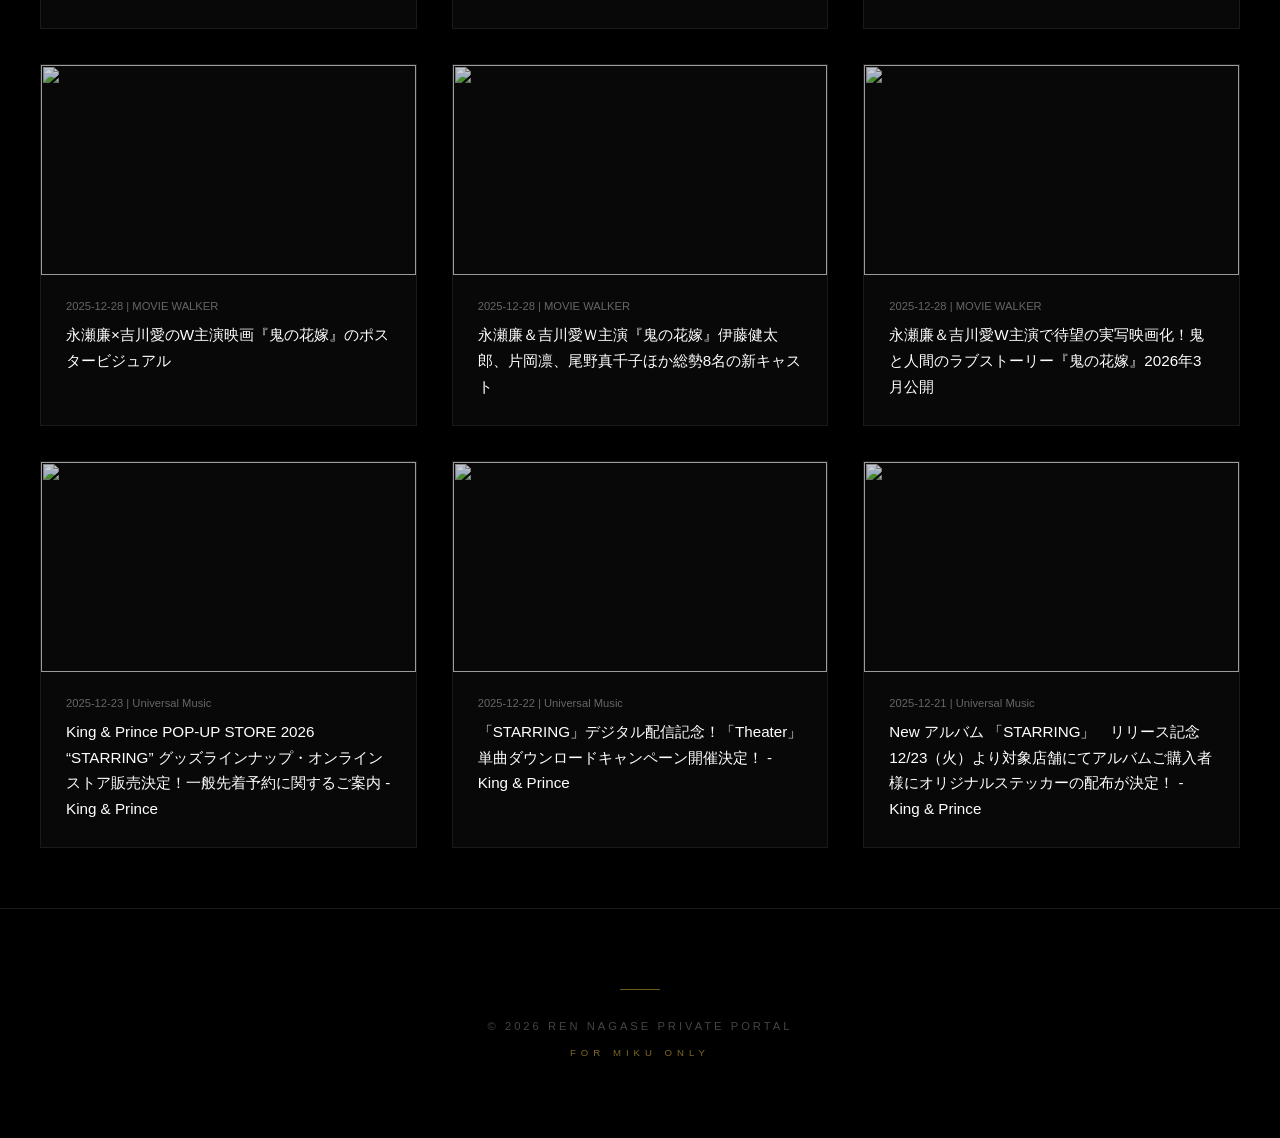
==== commit f65d2d2e: "Remove TICKET LIVE MONITOR section and restore clean news feed" ====
--- a/index.html
+++ b/index.html
@@ -80,13 +80,7 @@
         </div>
     </section>
 
-    <section id="ticket-monitor">
-        <h2 class="section-title">TICKET LIVE MONITOR</h2>
-        <div class="x-wrapper">
-            <a class="twitter-timeline" data-theme="dark" data-height="700" data-chrome="noheader nofooter noborders transparent" href="https://twitter.com/search?q=%E6%B0%B8%E7%80%AC%E5%BB%89%20(%E8%AD%B2%20OR%20%E6%B1%82%20OR%20%E3%83%81%E3%82%B1%E3%83%83%E3%83%88%20OR%20%E5%BE%A9%E6%B4%BB%E5%BD%93%E9%81%B8)"></a>
-            <script async src="https://platform.twitter.com/widgets.js" charset="utf-8"></script>
-        </div>
-    </section>
+    
 </div>
 
 <footer>
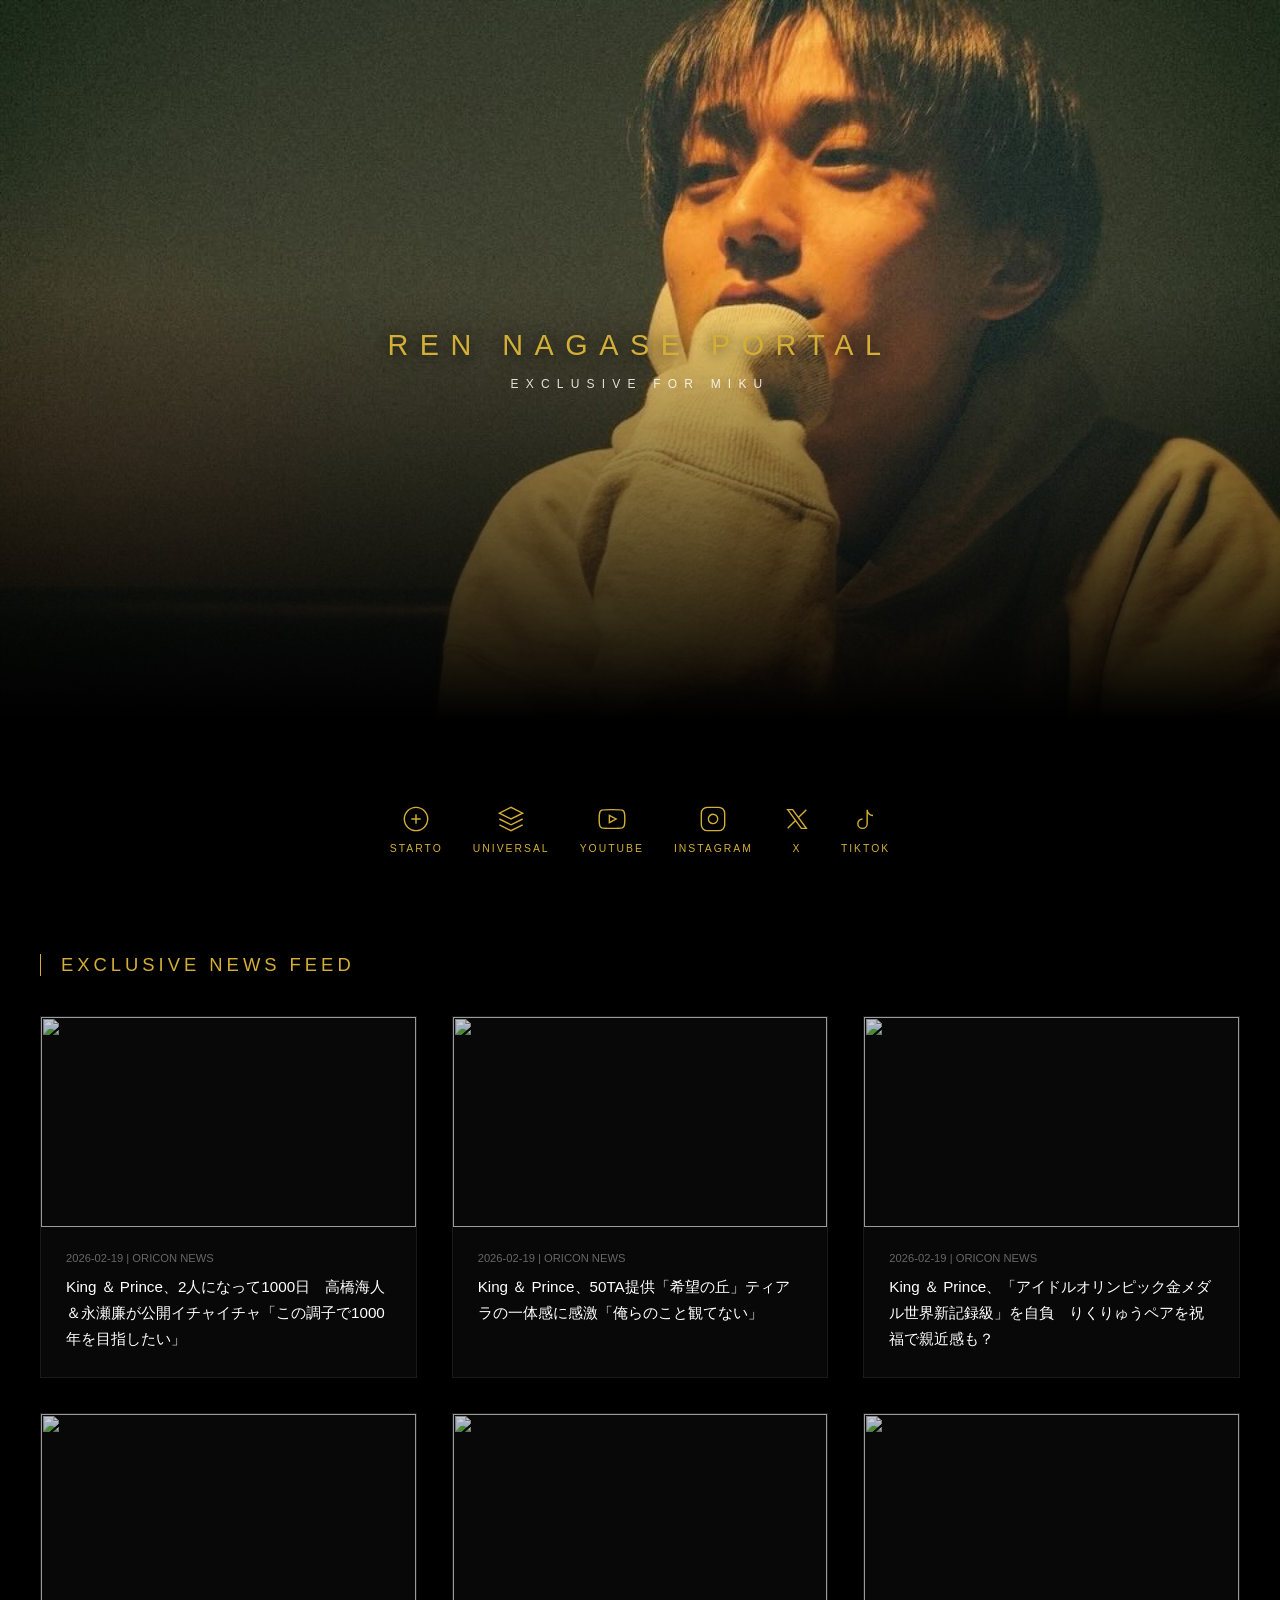
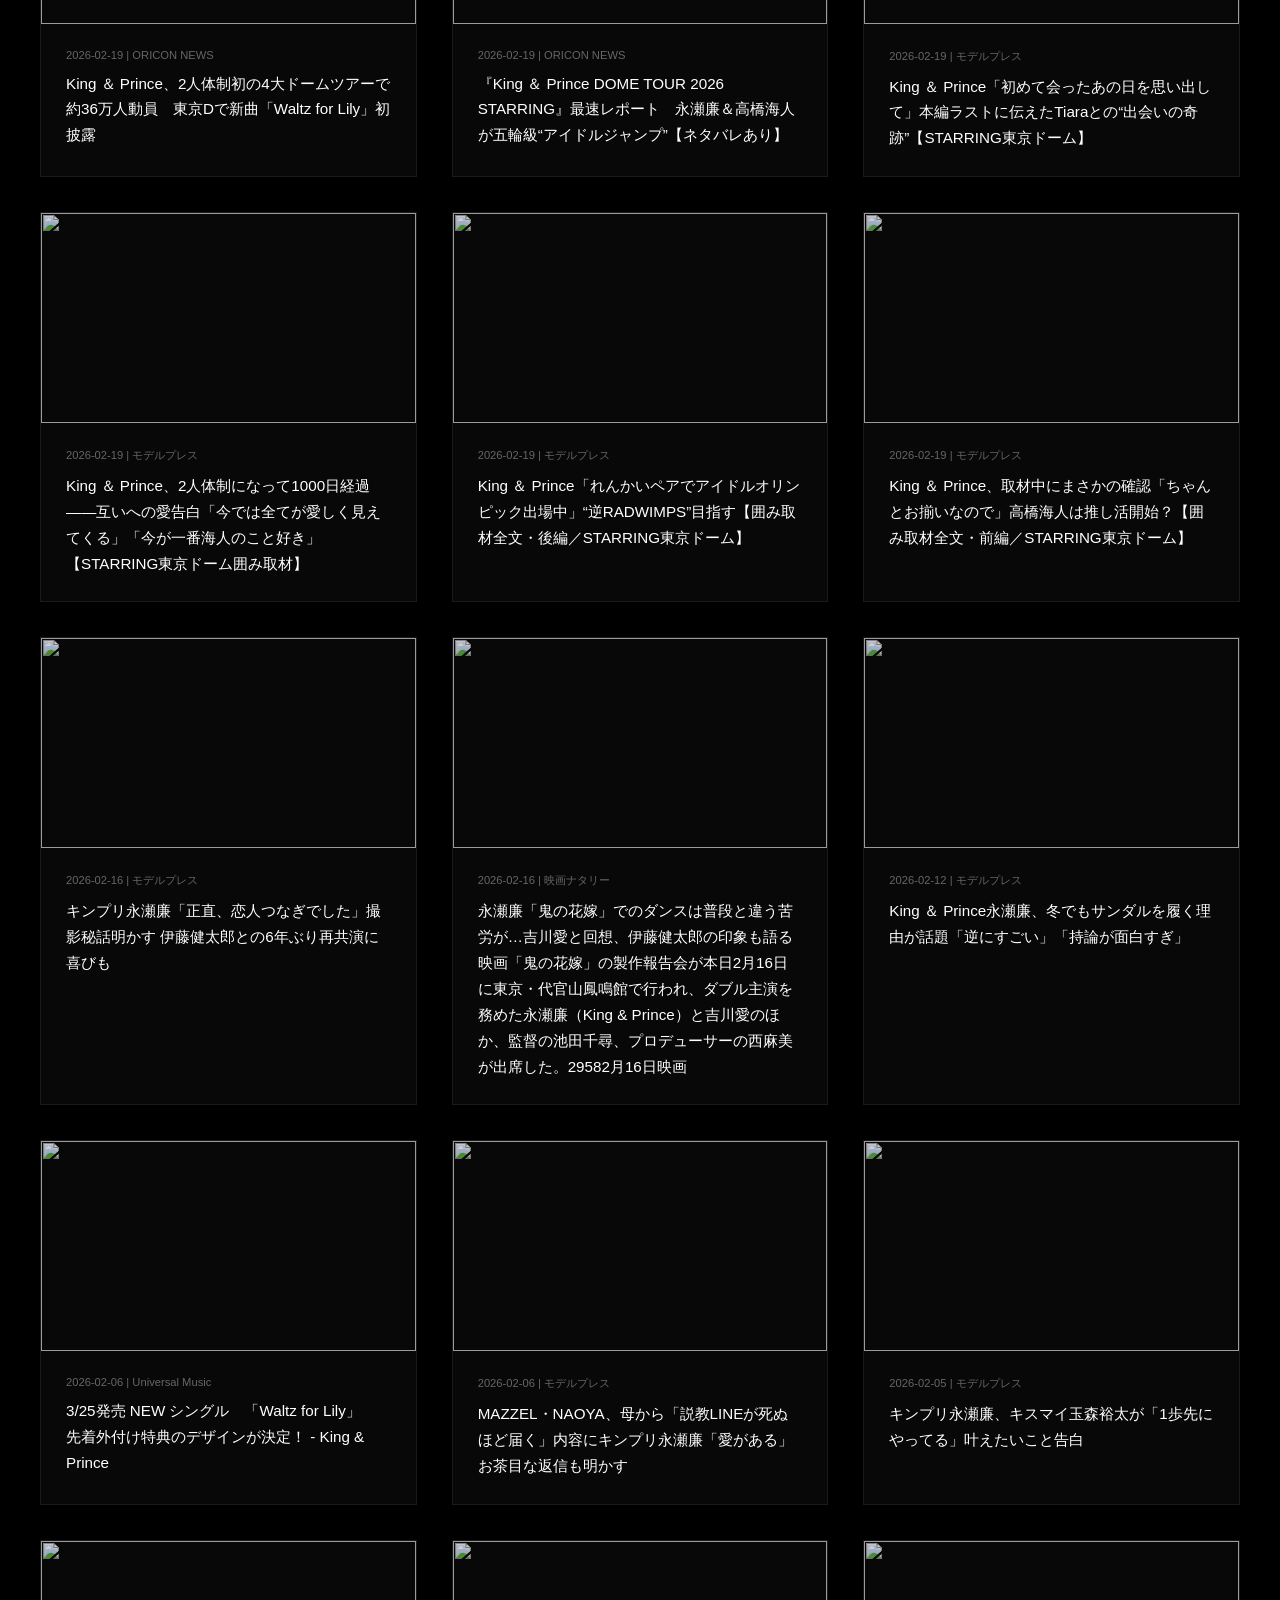
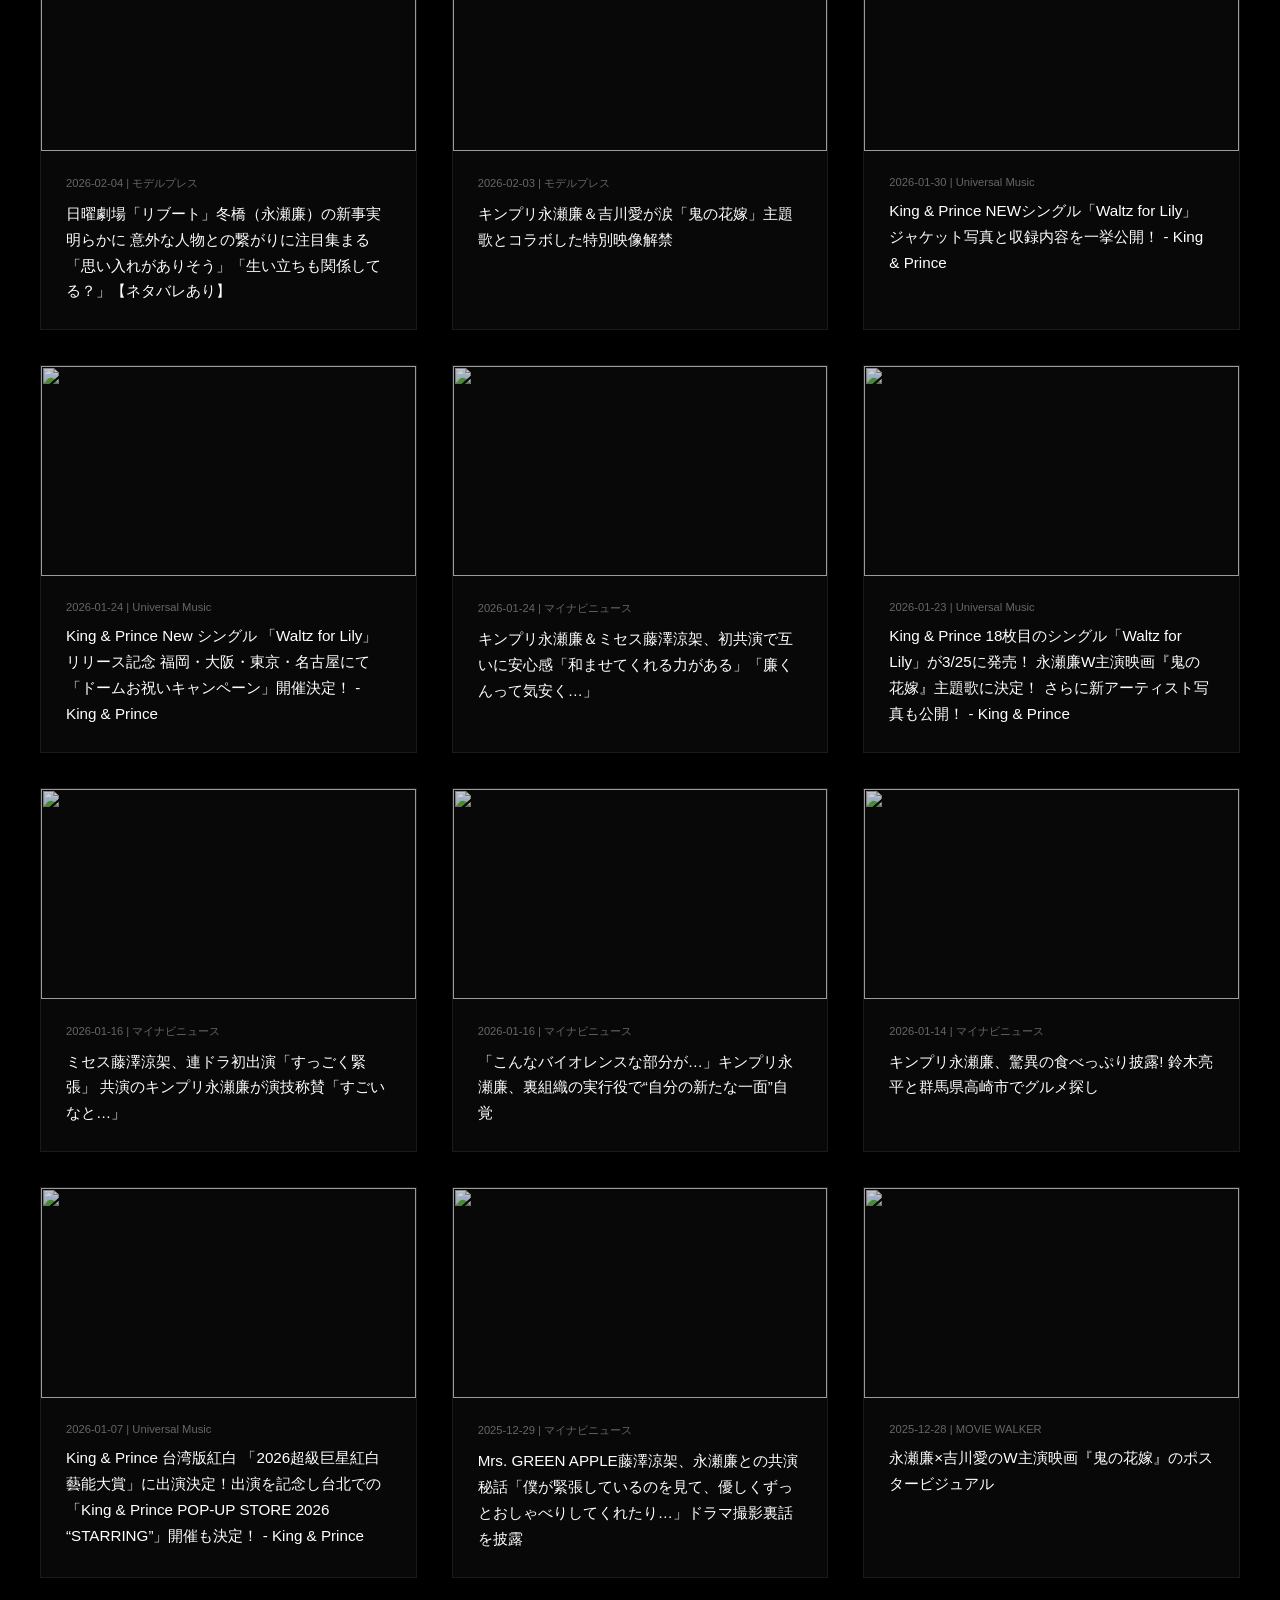
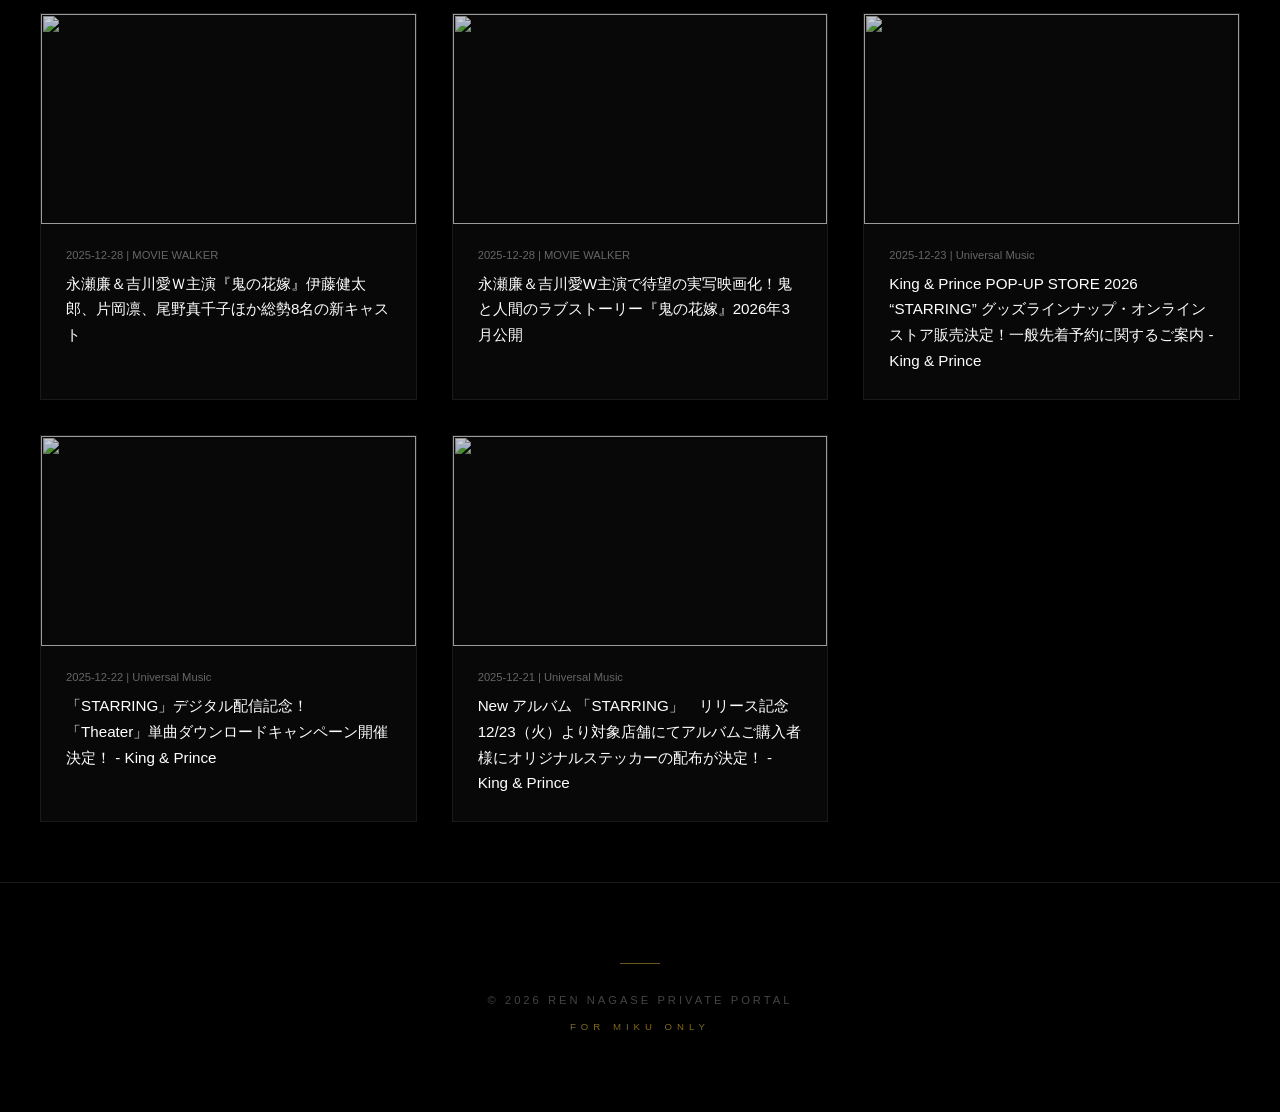
==== commit 38c6d030: "Force browser mode for mobile home screen" ====
--- a/index.html
+++ b/index.html
@@ -4,6 +4,9 @@
     <meta charset="UTF-8">
     <meta name="viewport" content="width=device-width, initial-scale=1.0">
     <title>Ren Nagase | Exclusive Portal</title>
+    <meta name="mobile-web-app-capable" content="no">
+    <meta name="apple-mobile-web-app-capable" content="no">
+    <link rel="manifest" href="data:application/json,{'display':'browser'}">
     <style>
         :root { --gold: #d4af37; --black: #000; --dark-grey: #1a1a1a; }
         body { overflow-x: hidden; width: 100%; background-color: var(--black); color: #fff; font-family: 'Helvetica Neue', Arial, sans-serif; margin: 0; padding: 0; overflow-x: hidden; }
